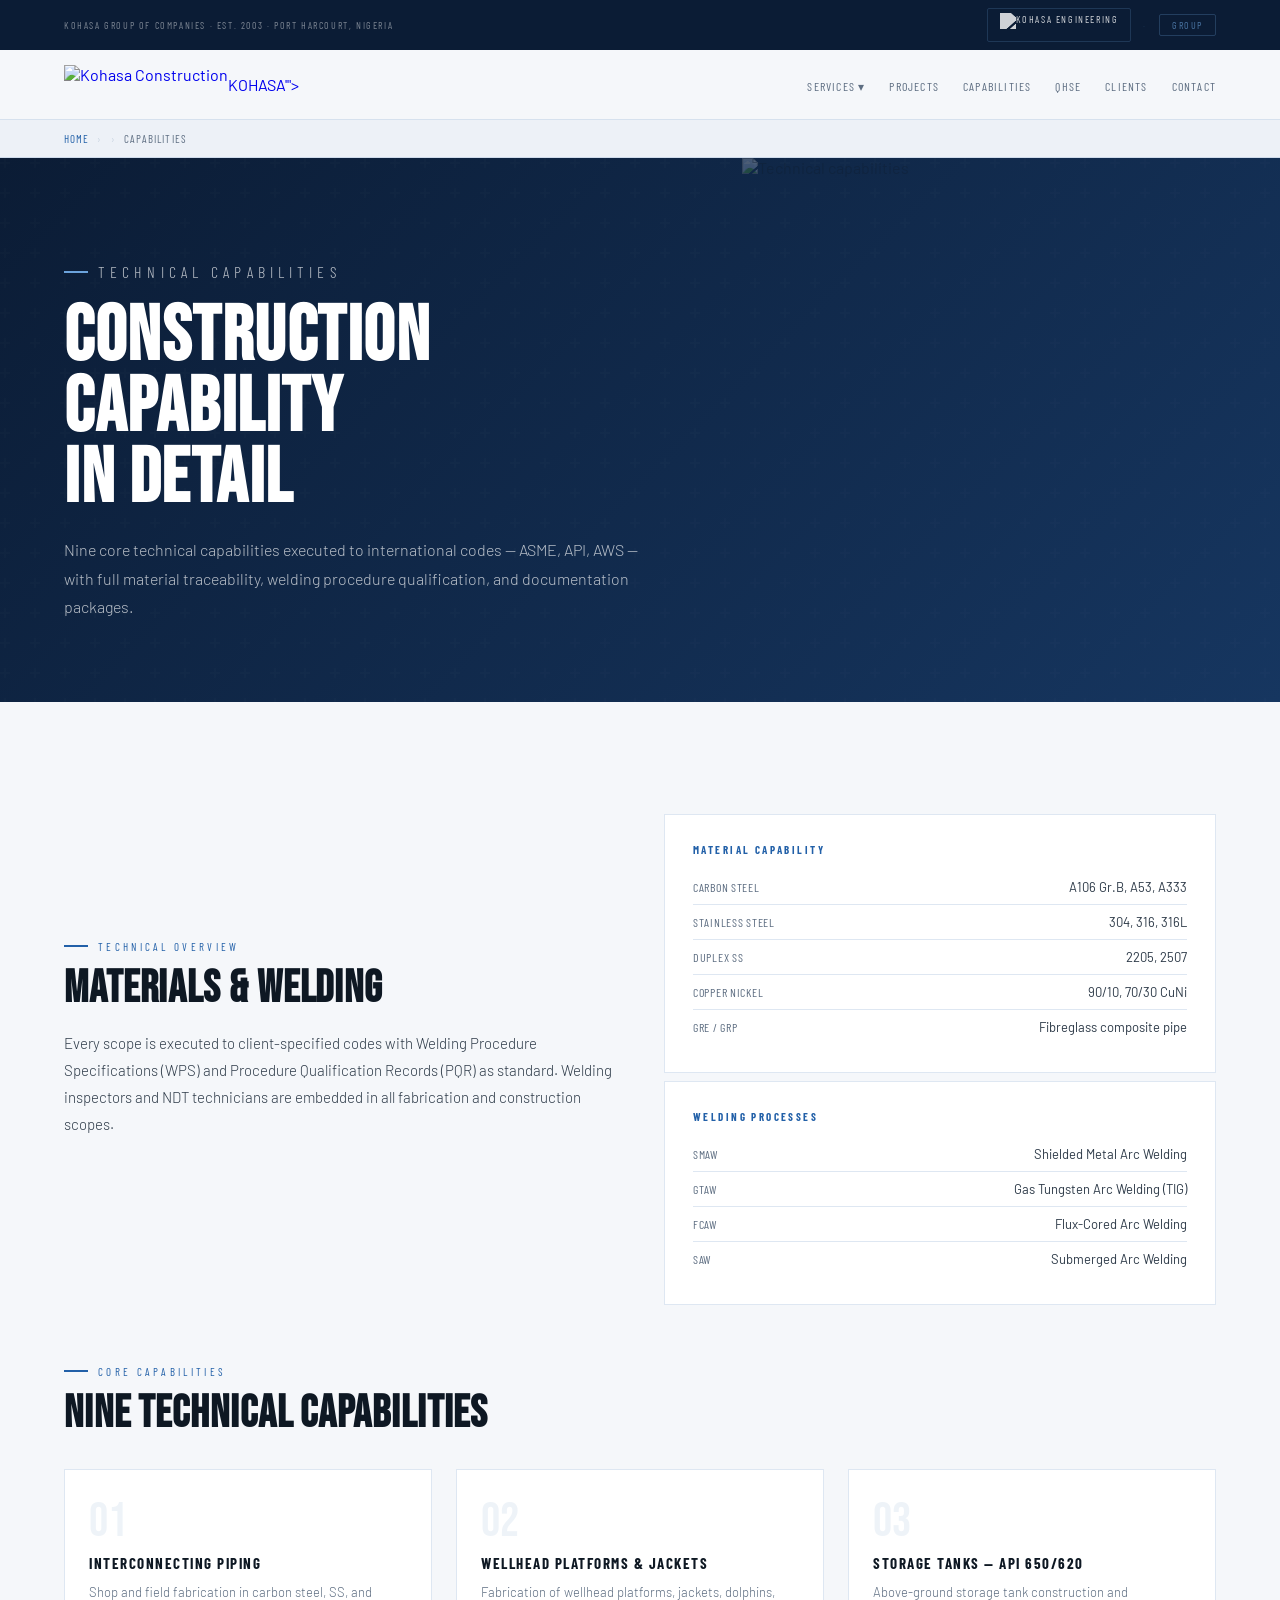
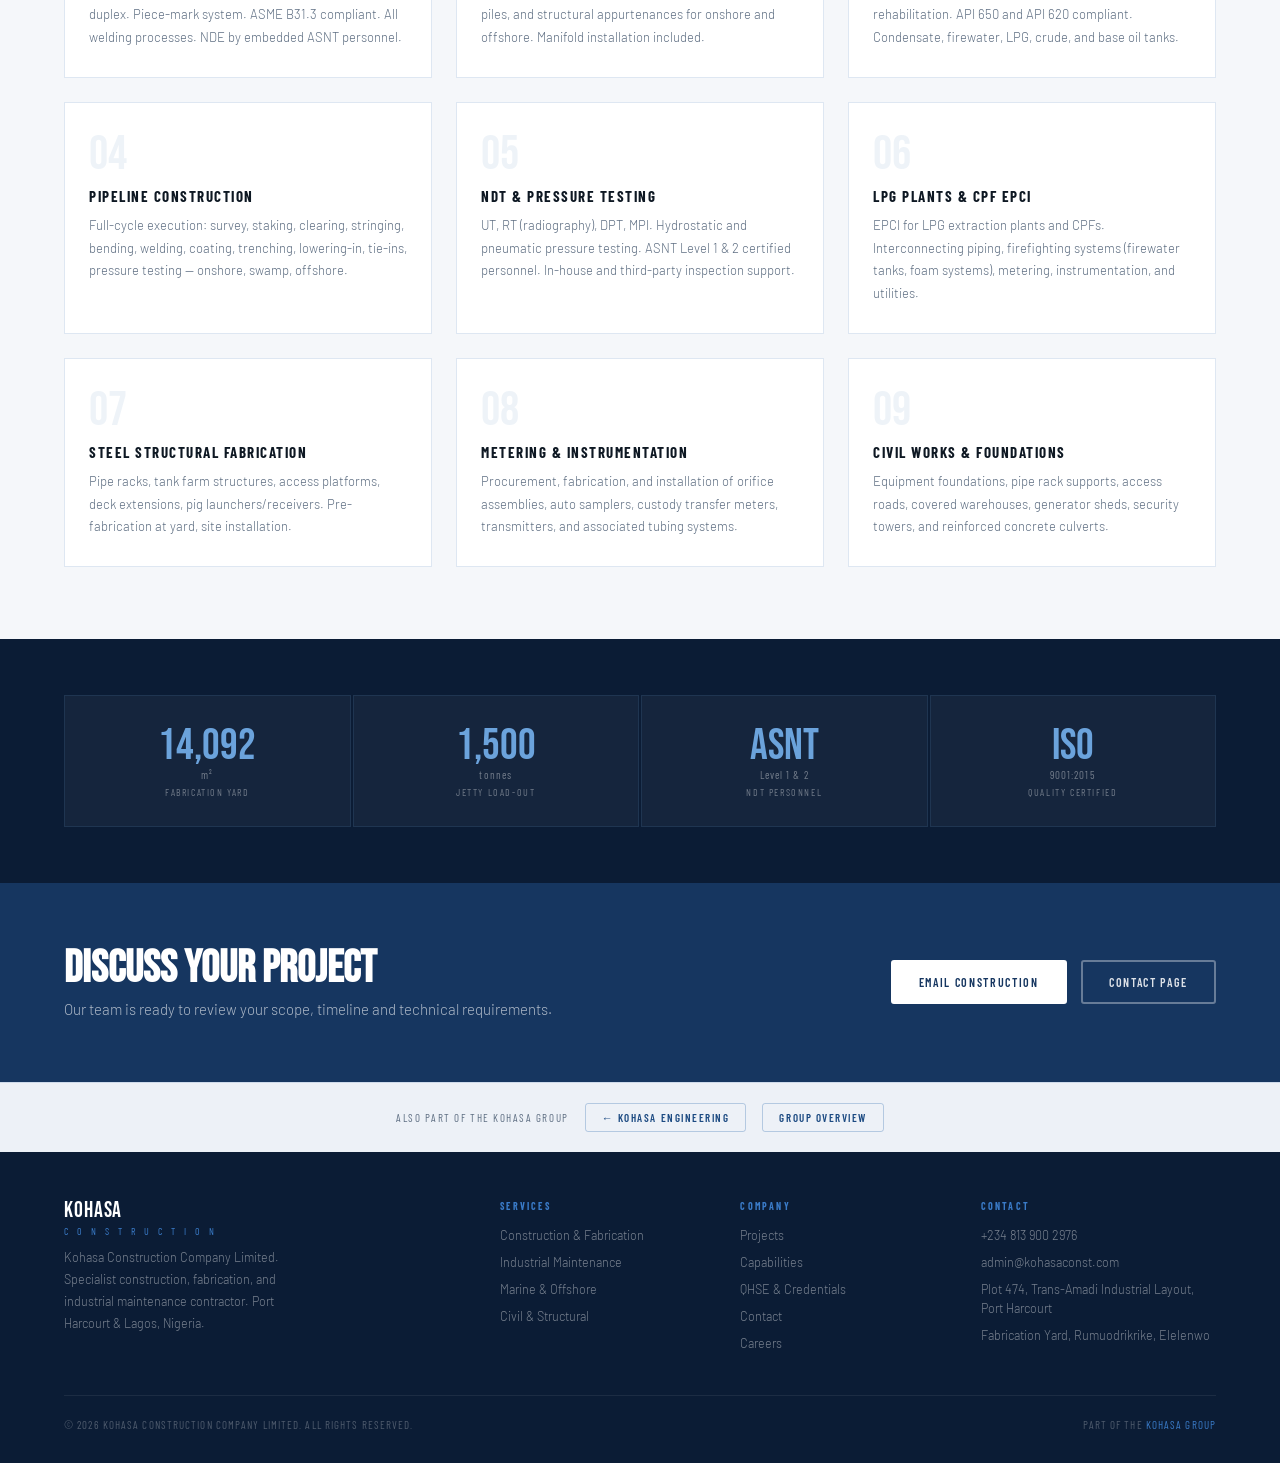
==== capabilities.html @ 7823645b "first commit" ====
<!DOCTYPE html>
<html lang="en">
<head>
<meta charset="UTF-8">
<meta name="viewport" content="width=device-width, initial-scale=1.0">
<title>Capabilities — Kohasa Construction</title>
<meta property="og:title" content="Capabilities — Kohasa Construction">
<meta property="og:description" content="Kohasa Construction Company Limited — specialist construction, fabrication and industrial maintenance. Port Harcourt, Nigeria.">
<meta property="og:type" content="website">
<meta name="robots" content="index, follow">
<meta name="description" content="Kohasa Construction technical capabilities — construction, fabrication, NDT, pipeline, metering, civil works. Materials: Carbon Steel, Stainless, Duplex. Welding: SMAW, GTAW, FCAW, SAW.">
<link rel="preconnect" href="https://fonts.googleapis.com">
<link href="https://fonts.googleapis.com/css2?family=Bebas+Neue&family=Barlow:wght@300;400;500;600&family=Barlow+Condensed:wght@400;600;700&display=swap" rel="stylesheet">
<style>
*,*::before,*::after{box-sizing:border-box;margin:0;padding:0}
html{scroll-behavior:smooth;-webkit-text-size-adjust:100%}
body{background:#F5F7FA;color:#0E1823;font-family:'Barlow',sans-serif;overflow-x:hidden}
img{max-width:100%;height:auto;display:block}
:root{
  --blue-900:#0B1C35;--blue-800:#102747;--blue-700:#163660;
  --blue-600:#1C4A82;--blue-500:#2260A8;--blue-400:#3A7BC8;
  --blue-300:#6BA3DC;--blue-100:#E8F0FA;--blue-50:#F3F7FD;
  --ink:#0E1823;--ink2:#2D3A48;--mist:#5E6E82;--slate:#8A9AAD;
  --silver:#C8D4E0;--bg:#F5F7FA;--bg2:#FFFFFF;--bg3:#EDF1F7;--bg4:#E2E8F2;
  --font-display:'Bebas Neue',sans-serif;
  --font-condensed:'Barlow Condensed',sans-serif;
  --font-body:'Barlow',sans-serif;
  --border:rgba(34,96,168,0.15);
}
/* ── Nav ── */
.top-bar{background:var(--blue-900);color:rgba(255,255,255,0.6);padding:9px 64px;display:flex;align-items:center;justify-content:space-between;font-family:var(--font-condensed);font-size:11px;letter-spacing:0.16em;text-transform:uppercase;flex-wrap:wrap;gap:8px}
.top-bar a{color:var(--blue-300);text-decoration:none;border:1px solid rgba(107,163,220,0.25);border-radius:2px;padding:4px 12px;transition:all 0.2s}
.top-bar a:hover{color:#fff;border-color:rgba(107,163,220,0.6)}
nav{position:sticky;top:0;z-index:100;background:rgba(245,247,250,0.97);backdrop-filter:blur(10px);border-bottom:1px solid var(--border);display:flex;align-items:center;justify-content:space-between;padding:0 64px;height:70px;gap:24px}
.nav-logo{display:flex;align-items:center;gap:0;text-decoration:none;flex-shrink:0}
.nav-brand-name{font-family:var(--font-condensed);font-size:12px;letter-spacing:0.2em;color:var(--mist);text-transform:uppercase}
.nav-brand-sub{display:none}
.nav-links{display:flex;align-items:center;gap:24px;list-style:none}
.nav-links a{font-family:var(--font-condensed);font-size:12px;letter-spacing:0.1em;text-transform:uppercase;color:var(--mist);text-decoration:none;transition:color 0.2s;white-space:nowrap}
.nav-links a:hover,.nav-links a.active{color:var(--blue-600)}
.nav-item{position:relative}
.nav-item:hover .nav-dropdown{display:block}
.nav-dropdown{display:none;position:absolute;top:100%;left:0;background:var(--bg2);border:1px solid var(--border);border-radius:4px;min-width:220px;padding:8px 0;box-shadow:0 8px 32px rgba(22,54,96,0.12);z-index:200}
.nav-dropdown a{display:block;font-family:var(--font-condensed);font-size:12px;letter-spacing:0.08em;text-transform:uppercase;color:var(--ink2);text-decoration:none;padding:9px 18px;transition:all 0.15s;border-left:2px solid transparent}
.nav-dropdown a:hover{background:var(--blue-50);border-left-color:var(--blue-500);color:var(--blue-600)}
.nav-toggle{display:none;flex-direction:column;gap:5px;cursor:pointer;padding:4px;background:none;border:none}
.nav-toggle span{display:block;width:24px;height:2px;background:var(--ink);border-radius:2px;transition:all 0.3s}
.nav-toggle.open span:nth-child(1){transform:translateY(7px) rotate(45deg)}
.nav-toggle.open span:nth-child(2){opacity:0}
.nav-toggle.open span:nth-child(3){transform:translateY(-7px) rotate(-45deg)}
.mobile-nav{display:none;position:fixed;top:0;left:0;right:0;bottom:0;background:var(--blue-900);z-index:200;flex-direction:column;align-items:center;justify-content:center;overflow-y:auto;padding:40px 24px}
.mobile-nav.open{display:flex}
.mobile-nav a{font-family:var(--font-display);font-size:clamp(26px,7vw,36px);color:rgba(255,255,255,0.85);text-decoration:none;padding:12px 0;border-bottom:1px solid rgba(255,255,255,0.07);width:100%;text-align:center;transition:color 0.2s}
.mobile-nav a:hover{color:var(--blue-300)}
.mobile-nav-close{position:absolute;top:20px;right:20px;background:none;border:none;cursor:pointer;color:rgba(255,255,255,0.5);font-size:26px}
/* ── Common sections ── */
.page-hero{background:linear-gradient(135deg,var(--blue-900) 0%,var(--blue-700) 100%);padding:100px 64px 80px;position:relative;overflow:hidden}
.page-hero::before{content:'';position:absolute;inset:0;background:url("data:image/svg+xml,%3Csvg width='60' height='60' viewBox='0 0 60 60' xmlns='http://www.w3.org/2000/svg'%3E%3Cg fill='none'%3E%3Cg fill='%23ffffff' fill-opacity='0.025'%3E%3Cpath d='M36 34v-4h-2v4h-4v2h4v4h2v-4h4v-2h-4zm0-30V0h-2v4h-4v2h4v4h2V6h4V4h-4zM6 34v-4H4v4H0v2h4v4h2v-4h4v-2H6zM6 4V0H4v4H0v2h4v4h2V6h4V4H6z'/%3E%3C/g%3E%3C/g%3E%3C/svg%3E");opacity:0.5}
.page-hero-inner{max-width:1280px;margin:0 auto;position:relative}
.page-hero-eyebrow{font-family:var(--font-condensed);font-size:11px;letter-spacing:0.32em;text-transform:uppercase;color:var(--blue-300);margin-bottom:16px;display:flex;align-items:center;gap:10px}
.page-hero-eyebrow::before{content:'';width:24px;height:2px;background:var(--blue-300);flex-shrink:0}
.page-hero h1{font-family:var(--font-display);font-size:clamp(44px,6vw,80px);line-height:0.92;letter-spacing:0.02em;color:#fff;margin-bottom:22px}
.page-hero p{font-size:16px;font-weight:300;color:rgba(255,255,255,0.7);max-width:580px;line-height:1.78}
.page-hero-img{position:absolute;right:0;top:0;bottom:0;width:42%;overflow:hidden;opacity:0.25}
.page-hero-img img{width:100%;height:100%;object-fit:cover}
.breadcrumb{background:var(--bg3);border-bottom:1px solid var(--border);padding:12px 64px}
.breadcrumb-inner{max-width:1280px;margin:0 auto;font-family:var(--font-condensed);font-size:11px;letter-spacing:0.1em;text-transform:uppercase;color:var(--mist);display:flex;align-items:center;gap:8px;flex-wrap:wrap}
.breadcrumb a{color:var(--blue-500);text-decoration:none}
.breadcrumb a:hover{color:var(--blue-700)}
.breadcrumb-sep{color:var(--silver)}
/* ── Content areas ── */
.content-wrap{max-width:1280px;margin:0 auto;padding:72px 64px}
.section-eyebrow{font-family:var(--font-condensed);font-size:11px;letter-spacing:0.3em;text-transform:uppercase;color:var(--blue-500);display:flex;align-items:center;gap:10px;margin-bottom:14px}
.section-eyebrow::before{content:'';width:24px;height:2px;background:var(--blue-500);flex-shrink:0}
.section-heading{font-family:var(--font-display);font-size:clamp(30px,3.5vw,48px);line-height:1;letter-spacing:0.02em;color:var(--ink);margin-bottom:18px}
.section-body{font-size:15px;font-weight:300;color:var(--ink2);line-height:1.82}
.two-col{display:grid;grid-template-columns:1fr 1fr;gap:64px;align-items:start}
.three-col{display:grid;grid-template-columns:repeat(3,1fr);gap:24px}
.four-col{display:grid;grid-template-columns:repeat(4,1fr);gap:16px}
/* Cards */
.info-card{background:var(--bg2);border:1px solid var(--border);padding:28px 24px;position:relative;overflow:hidden;transition:all 0.3s}
.info-card:hover{border-color:rgba(34,96,168,0.35);transform:translateY(-2px);box-shadow:0 8px 28px rgba(22,54,96,0.1)}
.info-card::after{content:'';position:absolute;top:0;left:0;right:0;height:2px;background:linear-gradient(90deg,var(--blue-600),var(--blue-400));transform:scaleX(0);transform-origin:left;transition:transform 0.35s}
.info-card:hover::after{transform:scaleX(1)}
.card-num{font-family:var(--font-display);font-size:48px;color:rgba(34,96,168,0.08);line-height:1;margin-bottom:8px}
.info-card h3{font-family:var(--font-condensed);font-size:15px;font-weight:700;letter-spacing:0.1em;text-transform:uppercase;color:var(--ink);margin-bottom:9px}
.info-card p{font-size:13px;font-weight:300;color:var(--mist);line-height:1.75}
/* Process steps */
.process-steps{display:flex;flex-direction:column;gap:2px;margin-top:40px}
.pstep{background:var(--bg2);border:1px solid var(--border);display:grid;grid-template-columns:60px 1fr;gap:0;transition:border-color 0.3s}
.pstep:hover{border-color:rgba(34,96,168,0.35)}
.pstep-num{background:var(--blue-600);display:flex;align-items:center;justify-content:center;font-family:var(--font-display);font-size:28px;color:#fff}
.pstep-body{padding:22px 28px}
.pstep-body h4{font-family:var(--font-condensed);font-size:14px;font-weight:700;letter-spacing:0.1em;text-transform:uppercase;color:var(--ink);margin-bottom:6px}
.pstep-body p{font-size:13px;font-weight:300;color:var(--mist);line-height:1.72}
/* Tags */
.tag-cloud{display:flex;flex-wrap:wrap;gap:7px;margin-top:16px}
.tag{font-family:var(--font-condensed);font-size:10px;letter-spacing:0.1em;text-transform:uppercase;color:var(--mist);border:1px solid rgba(94,110,130,0.22);border-radius:2px;padding:4px 10px}
/* Image blocks */
.img-block{border-radius:4px;overflow:hidden;background:var(--bg4)}
.img-block img{width:100%;height:100%;object-fit:cover;opacity:0.88;transition:opacity 0.3s}
.img-block:hover img{opacity:1}
.img-grid-2{display:grid;grid-template-columns:1fr 1fr;gap:4px}
.img-grid-3{display:grid;grid-template-columns:repeat(3,1fr);gap:4px}
/* Stats band */
.stats-band{background:var(--blue-900);padding:56px 64px}
.stats-inner{max-width:1280px;margin:0 auto;display:grid;gap:2px}
.stats-inner.four{grid-template-columns:repeat(4,1fr)}
.stats-inner.three{grid-template-columns:repeat(3,1fr)}
.stat-cell{background:rgba(255,255,255,0.04);border:1px solid rgba(107,163,220,0.12);padding:28px 24px;text-align:center}
.stat-num{font-family:var(--font-display);font-size:44px;color:var(--blue-300);line-height:1}
.stat-unit{font-family:var(--font-condensed);font-size:11px;color:rgba(255,255,255,0.4);letter-spacing:0.1em}
.stat-lbl{font-family:var(--font-condensed);font-size:10px;letter-spacing:0.16em;text-transform:uppercase;color:rgba(255,255,255,0.38);margin-top:5px}
/* CTA band */
.cta-band{background:var(--blue-700);padding:64px}
.cta-band-inner{max-width:1280px;margin:0 auto;display:flex;align-items:center;justify-content:space-between;gap:40px;flex-wrap:wrap}
.cta-band h2{font-family:var(--font-display);font-size:clamp(32px,3.5vw,48px);color:#fff;margin-bottom:8px;line-height:1}
.cta-band p{font-size:15px;font-weight:300;color:rgba(255,255,255,0.65)}
.btn{display:inline-flex;align-items:center;gap:8px;font-family:var(--font-condensed);font-weight:600;font-size:12px;letter-spacing:0.14em;text-transform:uppercase;border-radius:3px;padding:13px 26px;text-decoration:none;transition:all 0.22s;white-space:nowrap;border:2px solid transparent}
.btn-white{background:#fff;color:var(--blue-700);border-color:#fff}
.btn-white:hover{background:var(--blue-50)}
.btn-outline-white{background:transparent;color:rgba(255,255,255,0.85);border-color:rgba(255,255,255,0.35)}
.btn-outline-white:hover{border-color:rgba(255,255,255,0.75);color:#fff}
.btn-primary{background:var(--blue-600);color:#fff;border-color:var(--blue-600)}
.btn-primary:hover{background:var(--blue-700)}
/* Related projects */
.related-grid{display:grid;grid-template-columns:repeat(3,1fr);gap:16px;margin-top:40px}
.rel-card{background:var(--bg2);border:1px solid var(--border);overflow:hidden;transition:all 0.3s;text-decoration:none;color:inherit;display:block}
.rel-card:hover{border-color:rgba(34,96,168,0.35);transform:translateY(-2px);box-shadow:0 8px 24px rgba(22,54,96,0.1)}
.rel-card-img{height:160px;overflow:hidden;background:var(--bg4)}
.rel-card-img img{width:100%;height:100%;object-fit:cover;opacity:0.85;transition:all 0.4s}
.rel-card:hover .rel-card-img img{transform:scale(1.05);opacity:1}
.rel-card-body{padding:18px 16px}
.rel-card-tag{font-family:var(--font-condensed);font-size:9px;letter-spacing:0.14em;text-transform:uppercase;color:var(--blue-500);background:var(--blue-100);border:1px solid rgba(34,96,168,0.2);border-radius:2px;padding:3px 8px;display:inline-block;margin-bottom:8px}
.rel-card-body h4{font-family:var(--font-condensed);font-size:13px;font-weight:700;letter-spacing:0.06em;text-transform:uppercase;color:var(--ink);line-height:1.3}
/* Dark section */
.dark-section{background:var(--blue-800);padding:72px 64px}
.dark-inner{max-width:1280px;margin:0 auto}
.dark-section .section-eyebrow{color:var(--blue-300)}
.dark-section .section-eyebrow::before{background:var(--blue-300)}
.dark-section .section-heading{color:#fff}
.dark-section p{color:rgba(255,255,255,0.62);font-size:14px;line-height:1.85}
/* Sister bar */
.sister-bar{background:var(--bg3);border-top:1px solid var(--border);padding:20px 64px;display:flex;align-items:center;justify-content:center;gap:16px;flex-wrap:wrap}
.sister-bar p{font-family:var(--font-condensed);font-size:11px;letter-spacing:0.14em;text-transform:uppercase;color:var(--mist)}
.sister-bar a{font-family:var(--font-condensed);font-size:11px;font-weight:600;letter-spacing:0.14em;text-transform:uppercase;color:var(--blue-600);text-decoration:none;border:1.5px solid rgba(34,96,168,0.28);border-radius:3px;padding:7px 16px;transition:all 0.25s}
.sister-bar a:hover{background:rgba(34,96,168,0.08);border-color:var(--blue-500)}
/* Footer */
footer{background:var(--blue-900);padding:48px 64px 32px}
.footer-grid{max-width:1280px;margin:0 auto;display:grid;grid-template-columns:2fr 1fr 1fr 1.2fr;gap:44px;padding-bottom:36px;border-bottom:1px solid rgba(255,255,255,0.07)}
.footer-brand-name{font-family:var(--font-display);font-size:22px;letter-spacing:0.04em;color:#fff;line-height:1}
.footer-brand-sub{font-family:var(--font-condensed);font-size:10px;letter-spacing:0.35em;color:var(--blue-400);text-transform:uppercase;margin-top:3px;display:block;margin-bottom:10px}
.footer-brand p{font-size:12.5px;font-weight:300;color:rgba(255,255,255,0.45);line-height:1.75;max-width:240px}
.footer-col h5{font-family:var(--font-condensed);font-size:10px;letter-spacing:0.22em;text-transform:uppercase;color:var(--blue-400);margin-bottom:12px}
.footer-col ul{list-style:none}
.footer-col li{margin-bottom:8px}
.footer-col a{font-size:12.5px;font-weight:300;color:rgba(255,255,255,0.45);text-decoration:none;transition:color 0.2s}
.footer-col a:hover{color:rgba(255,255,255,0.9)}
.footer-bottom{max-width:1280px;margin:22px auto 0;display:flex;justify-content:space-between;align-items:center;flex-wrap:wrap;gap:10px}
.footer-bottom p{font-family:var(--font-condensed);font-size:11px;letter-spacing:0.1em;text-transform:uppercase;color:rgba(255,255,255,0.28)}
.footer-bottom a{color:var(--blue-400);text-decoration:none}
/* Responsive */
@media(max-width:1024px){
  .top-bar,.breadcrumb,nav,.page-hero,.content-wrap,.stats-band,.cta-band,.dark-section,.sister-bar,footer{padding-left:40px;padding-right:40px}
  .footer-grid{grid-template-columns:1fr 1fr;gap:28px}
}
@media(max-width:768px){
  .top-bar{padding:8px 20px;flex-direction:column;gap:4px;align-items:flex-start;font-size:10px}
  nav{padding:0 20px;height:60px}
  .nav-links{display:none}
  .nav-toggle{display:flex}
  .page-hero{padding:72px 20px 56px}
  .page-hero-img{display:none}
  .breadcrumb{padding:10px 20px}
  .content-wrap{padding:52px 20px}
  .two-col{grid-template-columns:1fr;gap:36px}
  .three-col{grid-template-columns:1fr 1fr}
  .four-col{grid-template-columns:1fr 1fr}
  .img-grid-2,.img-grid-3{grid-template-columns:1fr}
  .stats-inner.four{grid-template-columns:1fr 1fr}
  .stats-inner.three{grid-template-columns:1fr 1fr}
  .stats-band,.cta-band,.dark-section{padding:52px 20px}
  .cta-band-inner{flex-direction:column;text-align:center}
  .related-grid{grid-template-columns:1fr}
  .sister-bar{padding:16px 20px}
  footer{padding:40px 20px 24px}
  .footer-grid{grid-template-columns:1fr 1fr;gap:24px}
  .footer-bottom{flex-direction:column;text-align:center}
  .process-steps .pstep{grid-template-columns:44px 1fr}
}
@media(max-width:480px){
  .three-col,.four-col{grid-template-columns:1fr}
  .stats-inner.four,.stats-inner.three{grid-template-columns:1fr 1fr}
  .footer-grid{grid-template-columns:1fr}
}
</style>
</head>
<body>
<div class="top-bar" style="background:var(--blue-900);padding:8px 64px;display:flex;align-items:center;justify-content:space-between;gap:16px;flex-wrap:wrap;font-family:var(--font-condensed);font-size:10px;letter-spacing:0.16em;text-transform:uppercase;color:rgba(255,255,255,0.45)">
  <span>Kohasa Group of Companies · Est. 2003 · Port Harcourt, Nigeria</span>
  <div style="display:flex;align-items:center;gap:12px">
    <a href="/kohasaeng-homepage" title="Kohasa Engineering" style="display:inline-flex;align-items:center;opacity:0.8;transition:opacity 0.2s" onmouseover="this.style.opacity=1" onmouseout="this.style.opacity=0.8">
      <img src="https://drive.google.com/thumbnail?id=1r__-mLttRfHxNnIBa6eSXWG81jdgNF5y&sz=w400" alt="Kohasa Engineering" style="height:24px;width:auto;object-fit:contain;filter:brightness(0) invert(1)" loading="lazy">
    </a>
    <span style="color:rgba(107,163,220,0.2)">·</span>
    <a href="/" style="color:rgba(107,163,220,0.65);text-decoration:none" onmouseover="this.style.color='#fff'" onmouseout="this.style.color='rgba(107,163,220,0.65)'">Group</a>
  </div>
</div>
<nav>
  <a href="/kohasaconstruction-homepage" class="nav-logo">
    <img src="https://drive.google.com/thumbnail?id=149LEx84gGeRgpYw9gJ3u1e4w8W-I6AcC&sz=w400" alt="Kohasa Construction" style="height:40px;width:auto;object-fit:contain;display:block" loading="eager" onerror="this.outerHTML='<span style=\"font-family:var(--font-display);font-size:20px;letter-spacing:0.04em;color:var(--ink)\">KOHASA</span>'">
  </a>
  <ul class="nav-links">
    <li class="nav-item"><a href="/kohasaconstruction-homepage#services">Services ▾</a>
      <div class="nav-dropdown">
        <a href="/construction-fabrication">Construction & Fabrication</a>
        <a href="/industrial-maintenance">Industrial Maintenance</a>
        <a href="/marine-offshore">Marine & Offshore</a>
        <a href="/civil-structural">Civil & Structural</a>
      </div>
    </li>
    <li><a href="/projects-overview">Projects</a></li>
    <li><a href="/capabilities">Capabilities</a></li>
    <li><a href="/qhse">QHSE</a></li>
    <li><a href="/kohasaconstruction-homepage#clients">Clients</a></li>
    <li><a href="/contact">Contact</a></li>
  </ul>
  <button class="nav-toggle" id="navToggle" aria-label="Open navigation"><span></span><span></span><span></span></button>
</nav>
<div class="mobile-nav" id="mobileNav">
  <button class="mobile-nav-close" id="navClose">✕</button>
  <a href="/kohasaconstruction-homepage">Home</a>
  <a href="/kohasaconstruction-homepage#services">Services</a>
  <a href="/projects-overview">Projects</a>
  <a href="/capabilities">Capabilities</a>
  <a href="/qhse">QHSE</a>
  <a href="/contact">Contact</a>
  <a href="/kohasaeng-homepage" style="color:var(--blue-300)">← Kohasa Engineering</a>
</div>
<div class="breadcrumb"><div class="breadcrumb-inner"><a href="/kohasaconstruction-homepage">Home</a><span class="breadcrumb-sep">›</span><span class="breadcrumb-sep">›</span>Capabilities</div></div>
<div class="page-hero">
  <div class="page-hero-img"><div class=""><img src="https://drive.google.com/thumbnail?id=11YNPMSEQj2qt_oV5n0nHMJPO1oaiz3B-&sz=w800" alt="Technical capabilities" loading="lazy"></div></div>
  <div class="page-hero-inner">
    <p class="page-hero-eyebrow">Technical Capabilities</p>
    <h1>Construction<br>Capability<br>in Detail</h1>
    <p>Nine core technical capabilities executed to international codes — ASME, API, AWS — with full material traceability, welding procedure qualification, and documentation packages.</p>
  </div>
</div>

<div class="content-wrap">
  <style>
  .cap-intro{display:grid;grid-template-columns:1fr 1fr;gap:48px;margin-bottom:60px;align-items:center}
  .spec-table{background:var(--bg2);border:1px solid var(--border);padding:28px;margin-top:40px}
  .spec-table h4{font-family:var(--font-condensed);font-size:11px;letter-spacing:0.22em;text-transform:uppercase;color:var(--blue-500);margin-bottom:14px}
  .spec-row{display:flex;justify-content:space-between;align-items:center;padding:9px 0;border-bottom:1px solid var(--border)}
  .spec-row:last-child{border-bottom:none}
  .spec-label{font-family:var(--font-condensed);font-size:12px;letter-spacing:0.06em;text-transform:uppercase;color:var(--mist)}
  .spec-value{font-size:13px;font-weight:400;color:var(--ink2)}
  @media(max-width:768px){.cap-intro{grid-template-columns:1fr}}
  </style>

  <div class="cap-intro">
    <div>
      <p class="section-eyebrow">Technical Overview</p>
      <h2 class="section-heading">Materials & Welding</h2>
      <p class="section-body">Every scope is executed to client-specified codes with Welding Procedure Specifications (WPS) and Procedure Qualification Records (PQR) as standard. Welding inspectors and NDT technicians are embedded in all fabrication and construction scopes.</p>
    </div>
    <div>
      <div class="spec-table">
        <h4>Material Capability</h4>
        <div class="spec-row"><span class="spec-label">Carbon Steel</span><span class="spec-value">A106 Gr.B, A53, A333</span></div>
        <div class="spec-row"><span class="spec-label">Stainless Steel</span><span class="spec-value">304, 316, 316L</span></div>
        <div class="spec-row"><span class="spec-label">Duplex SS</span><span class="spec-value">2205, 2507</span></div>
        <div class="spec-row"><span class="spec-label">Copper Nickel</span><span class="spec-value">90/10, 70/30 CuNi</span></div>
        <div class="spec-row"><span class="spec-label">GRE / GRP</span><span class="spec-value">Fibreglass composite pipe</span></div>
      </div>
      <div class="spec-table" style="margin-top:8px">
        <h4>Welding Processes</h4>
        <div class="spec-row"><span class="spec-label">SMAW</span><span class="spec-value">Shielded Metal Arc Welding</span></div>
        <div class="spec-row"><span class="spec-label">GTAW</span><span class="spec-value">Gas Tungsten Arc Welding (TIG)</span></div>
        <div class="spec-row"><span class="spec-label">FCAW</span><span class="spec-value">Flux-Cored Arc Welding</span></div>
        <div class="spec-row"><span class="spec-label">SAW</span><span class="spec-value">Submerged Arc Welding</span></div>
      </div>
    </div>
  </div>

  <p class="section-eyebrow">Core Capabilities</p>
  <h2 class="section-heading">Nine Technical Capabilities</h2>
  <div class="three-col" style="margin-top:32px">
    <div class="info-card"><div class="card-num">01</div><h3>Interconnecting Piping</h3><p>Shop and field fabrication in carbon steel, SS, and duplex. Piece-mark system. ASME B31.3 compliant. All welding processes. NDE by embedded ASNT personnel.</p></div>
    <div class="info-card"><div class="card-num">02</div><h3>Wellhead Platforms & Jackets</h3><p>Fabrication of wellhead platforms, jackets, dolphins, piles, and structural appurtenances for onshore and offshore. Manifold installation included.</p></div>
    <div class="info-card"><div class="card-num">03</div><h3>Storage Tanks — API 650/620</h3><p>Above-ground storage tank construction and rehabilitation. API 650 and API 620 compliant. Condensate, firewater, LPG, crude, and base oil tanks.</p></div>
    <div class="info-card"><div class="card-num">04</div><h3>Pipeline Construction</h3><p>Full-cycle execution: survey, staking, clearing, stringing, bending, welding, coating, trenching, lowering-in, tie-ins, pressure testing — onshore, swamp, offshore.</p></div>
    <div class="info-card"><div class="card-num">05</div><h3>NDT & Pressure Testing</h3><p>UT, RT (radiography), DPT, MPI. Hydrostatic and pneumatic pressure testing. ASNT Level 1 & 2 certified personnel. In-house and third-party inspection support.</p></div>
    <div class="info-card"><div class="card-num">06</div><h3>LPG Plants & CPF EPCI</h3><p>EPCI for LPG extraction plants and CPFs. Interconnecting piping, firefighting systems (firewater tanks, foam systems), metering, instrumentation, and utilities.</p></div>
    <div class="info-card"><div class="card-num">07</div><h3>Steel Structural Fabrication</h3><p>Pipe racks, tank farm structures, access platforms, deck extensions, pig launchers/receivers. Pre-fabrication at yard, site installation.</p></div>
    <div class="info-card"><div class="card-num">08</div><h3>Metering & Instrumentation</h3><p>Procurement, fabrication, and installation of orifice assemblies, auto samplers, custody transfer meters, transmitters, and associated tubing systems.</p></div>
    <div class="info-card"><div class="card-num">09</div><h3>Civil Works & Foundations</h3><p>Equipment foundations, pipe rack supports, access roads, covered warehouses, generator sheds, security towers, and reinforced concrete culverts.</p></div>
  </div>
</div>

<div class="stats-band"><div class="stats-inner four">
  <div class="stat-cell"><div class="stat-num">14,092</div><div class="stat-unit">m²</div><div class="stat-lbl">Fabrication Yard</div></div>
  <div class="stat-cell"><div class="stat-num">1,500</div><div class="stat-unit">tonnes</div><div class="stat-lbl">Jetty Load-Out</div></div>
  <div class="stat-cell"><div class="stat-num">ASNT</div><div class="stat-unit">Level 1 & 2</div><div class="stat-lbl">NDT Personnel</div></div>
  <div class="stat-cell"><div class="stat-num">ISO</div><div class="stat-unit">9001:2015</div><div class="stat-lbl">Quality Certified</div></div>
</div></div>
<div class="cta-band">
  <div class="cta-band-inner">
    <div>
      <h2>Discuss Your Project</h2>
      <p>Our team is ready to review your scope, timeline and technical requirements.</p>
    </div>
    <div style="display:flex;gap:14px;flex-wrap:wrap">
      <a href="mailto:admin@kohasaconst.com" class="btn btn-white">Email Construction</a>
      <a href="/contact" class="btn btn-outline-white">Contact Page</a>
    </div>
  </div>
</div>
<div class="sister-bar">
  <p>Also part of the Kohasa Group</p>
  <a href="/kohasaeng-homepage">← Kohasa Engineering</a>
  <a href="/">Group Overview</a>
</div>
<footer>
  <div class="footer-grid">
    <div class="footer-brand">
      <img src="https://drive.google.com/thumbnail?id=149LEx84gGeRgpYw9gJ3u1e4w8W-I6AcC&sz=w600" alt="Kohasa Construction"
           style="height:68px;width:auto;max-width:180px;object-fit:contain;margin-bottom:14px;display:block"
           loading="lazy" onerror="this.style.display='none'">
      <div class="footer-brand-name">KOHASA</div>
      <span class="footer-brand-sub">C O N S T R U C T I O N</span>
      <p>Kohasa Construction Company Limited. Specialist construction, fabrication, and industrial maintenance contractor. Port Harcourt & Lagos, Nigeria.</p>
    </div>
    <div class="footer-col"><h5>Services</h5><ul>
      <li><a href="/construction-fabrication">Construction & Fabrication</a></li>
      <li><a href="/industrial-maintenance">Industrial Maintenance</a></li>
      <li><a href="/marine-offshore">Marine & Offshore</a></li>
      <li><a href="/civil-structural">Civil & Structural</a></li>
    </ul></div>
    <div class="footer-col"><h5>Company</h5><ul>
      <li><a href="/projects-overview">Projects</a></li>
      <li><a href="/capabilities">Capabilities</a></li>
      <li><a href="/qhse">QHSE & Credentials</a></li>
      <li><a href="/contact">Contact</a></li>
      <li><a href="https://kohasaeng.com/career">Careers</a></li>
    </ul></div>
    <div class="footer-col"><h5>Contact</h5><ul>
      <li><a href="tel:+2348139002976">+234 813 900 2976</a></li>
      <li><a href="mailto:admin@kohasaconst.com">admin@kohasaconst.com</a></li>
      <li><a href="#">Plot 474, Trans-Amadi Industrial Layout, Port Harcourt</a></li>
      <li><a href="#">Fabrication Yard, Rumuodrikrike, Elelenwo</a></li>
    </ul></div>
  </div>
  <div class="footer-bottom">
    <p>© 2026 Kohasa Construction Company Limited. All rights reserved.</p>
    <p>Part of the <a href="/">Kohasa Group</a></p>
  </div>
</footer>
<script>
function cn(){{document.getElementById('navToggle').classList.remove('open');document.getElementById('mobileNav').classList.remove('open')}}
document.getElementById('navToggle').addEventListener('click',function(){{this.classList.toggle('open');document.getElementById('mobileNav').classList.toggle('open')}});
document.getElementById('navClose').addEventListener('click',cn);
document.querySelectorAll('.mobile-nav a').forEach(a=>a.addEventListener('click',cn));
</script>
</body></html>
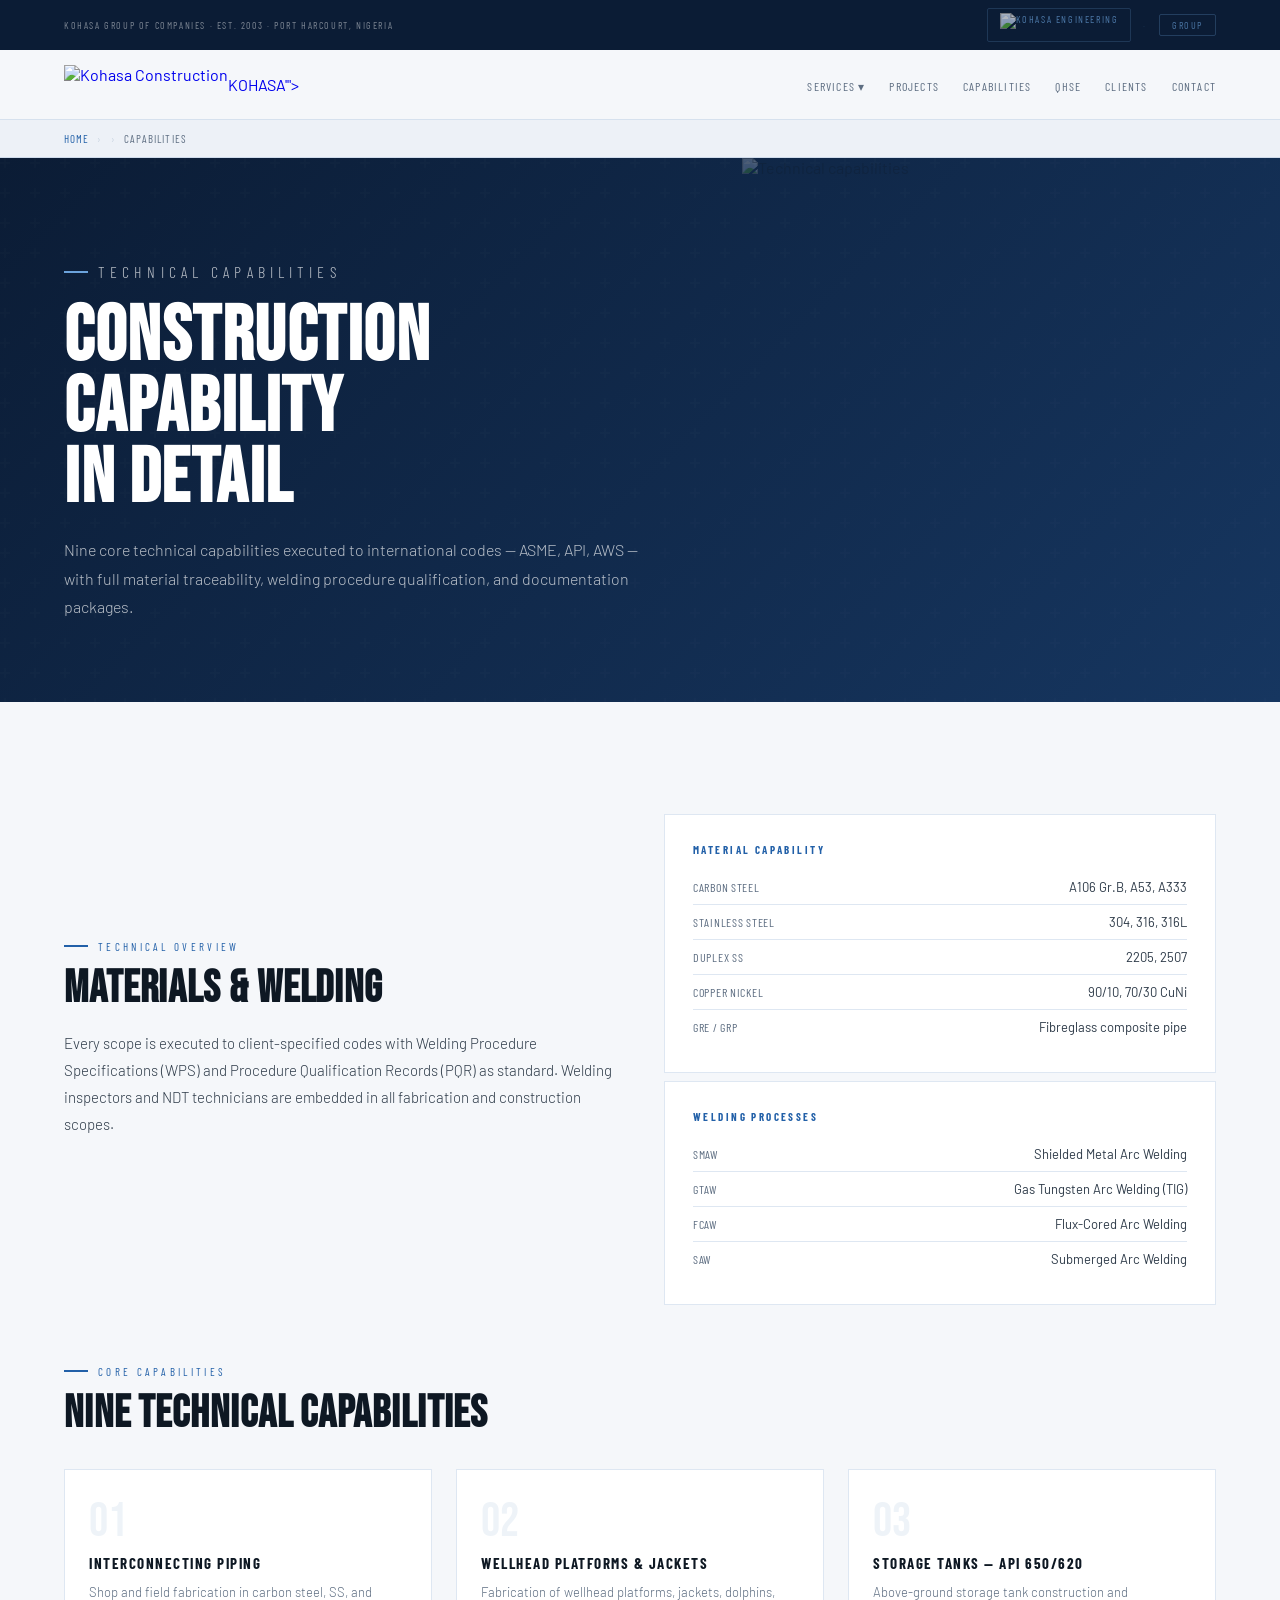
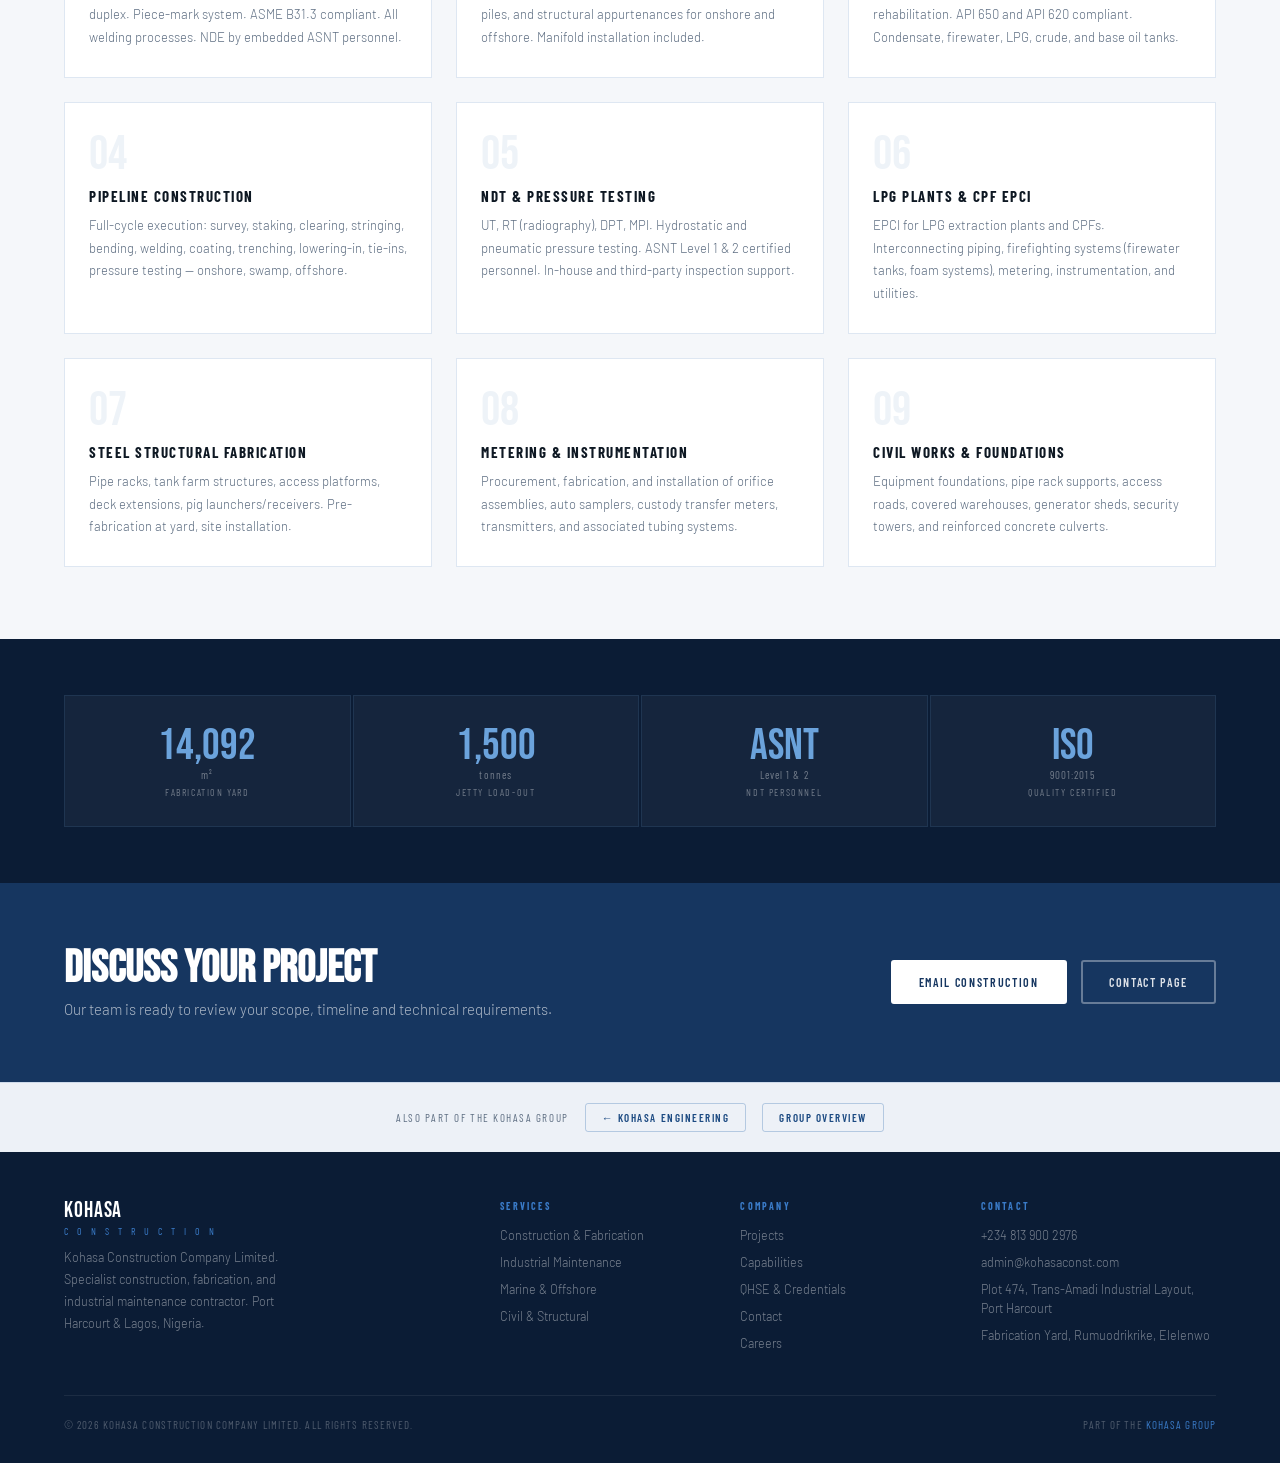
==== commit 85f22a1d: "Initial commit" ====
--- a/capabilities.html
+++ b/capabilities.html
@@ -200,7 +200,7 @@
   <span>Kohasa Group of Companies · Est. 2003 · Port Harcourt, Nigeria</span>
   <div style="display:flex;align-items:center;gap:12px">
     <a href="/kohasaeng-homepage" title="Kohasa Engineering" style="display:inline-flex;align-items:center;opacity:0.8;transition:opacity 0.2s" onmouseover="this.style.opacity=1" onmouseout="this.style.opacity=0.8">
-      <img src="https://drive.google.com/thumbnail?id=1r__-mLttRfHxNnIBa6eSXWG81jdgNF5y&sz=w400" alt="Kohasa Engineering" style="height:24px;width:auto;object-fit:contain;filter:brightness(0) invert(1)" loading="lazy">
+      <img src="https://drive.google.com/thumbnail?id=1r__-mLttRfHxNnIBa6eSXWG81jdgNF5y&sz=w400" alt="Kohasa Engineering" style="height:24px;width:auto;object-fit:contain;opacity:0.85" loading="lazy">
     </a>
     <span style="color:rgba(107,163,220,0.2)">·</span>
     <a href="/" style="color:rgba(107,163,220,0.65);text-decoration:none" onmouseover="this.style.color='#fff'" onmouseout="this.style.color='rgba(107,163,220,0.65)'">Group</a>
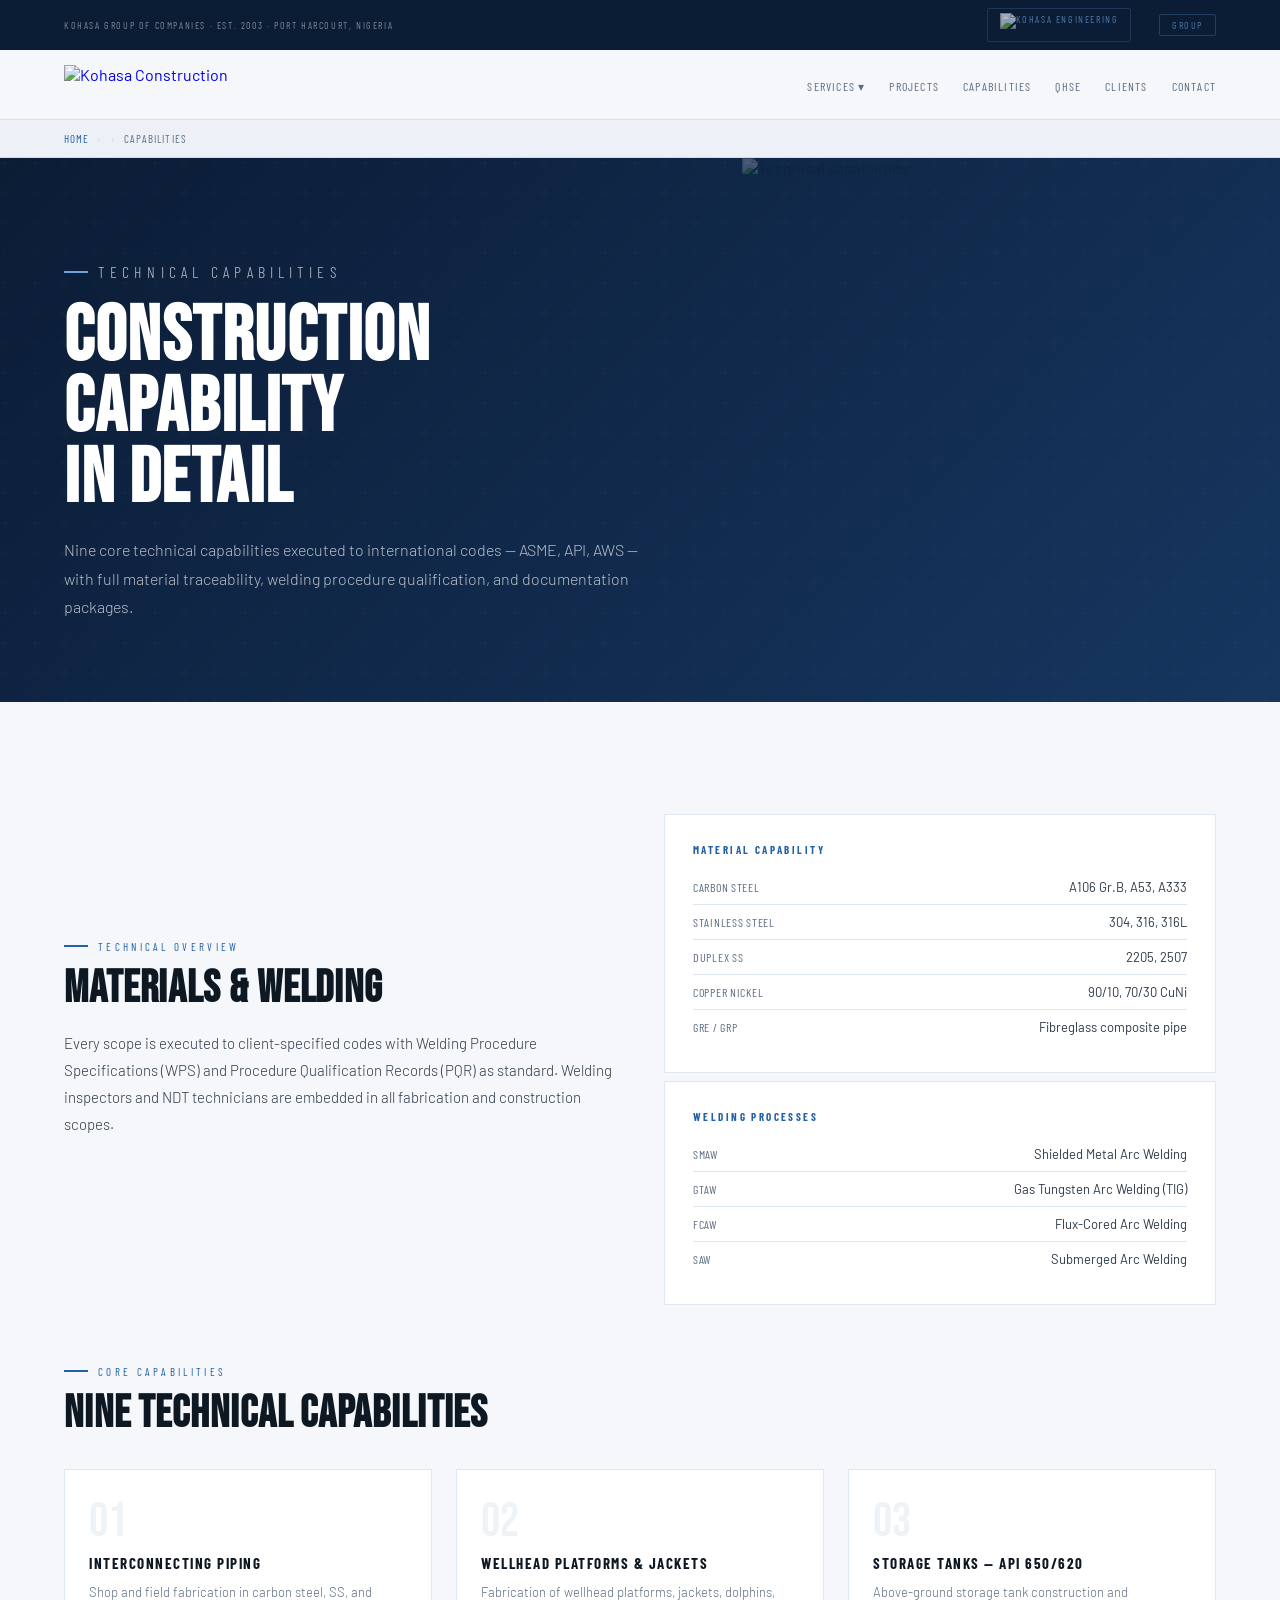
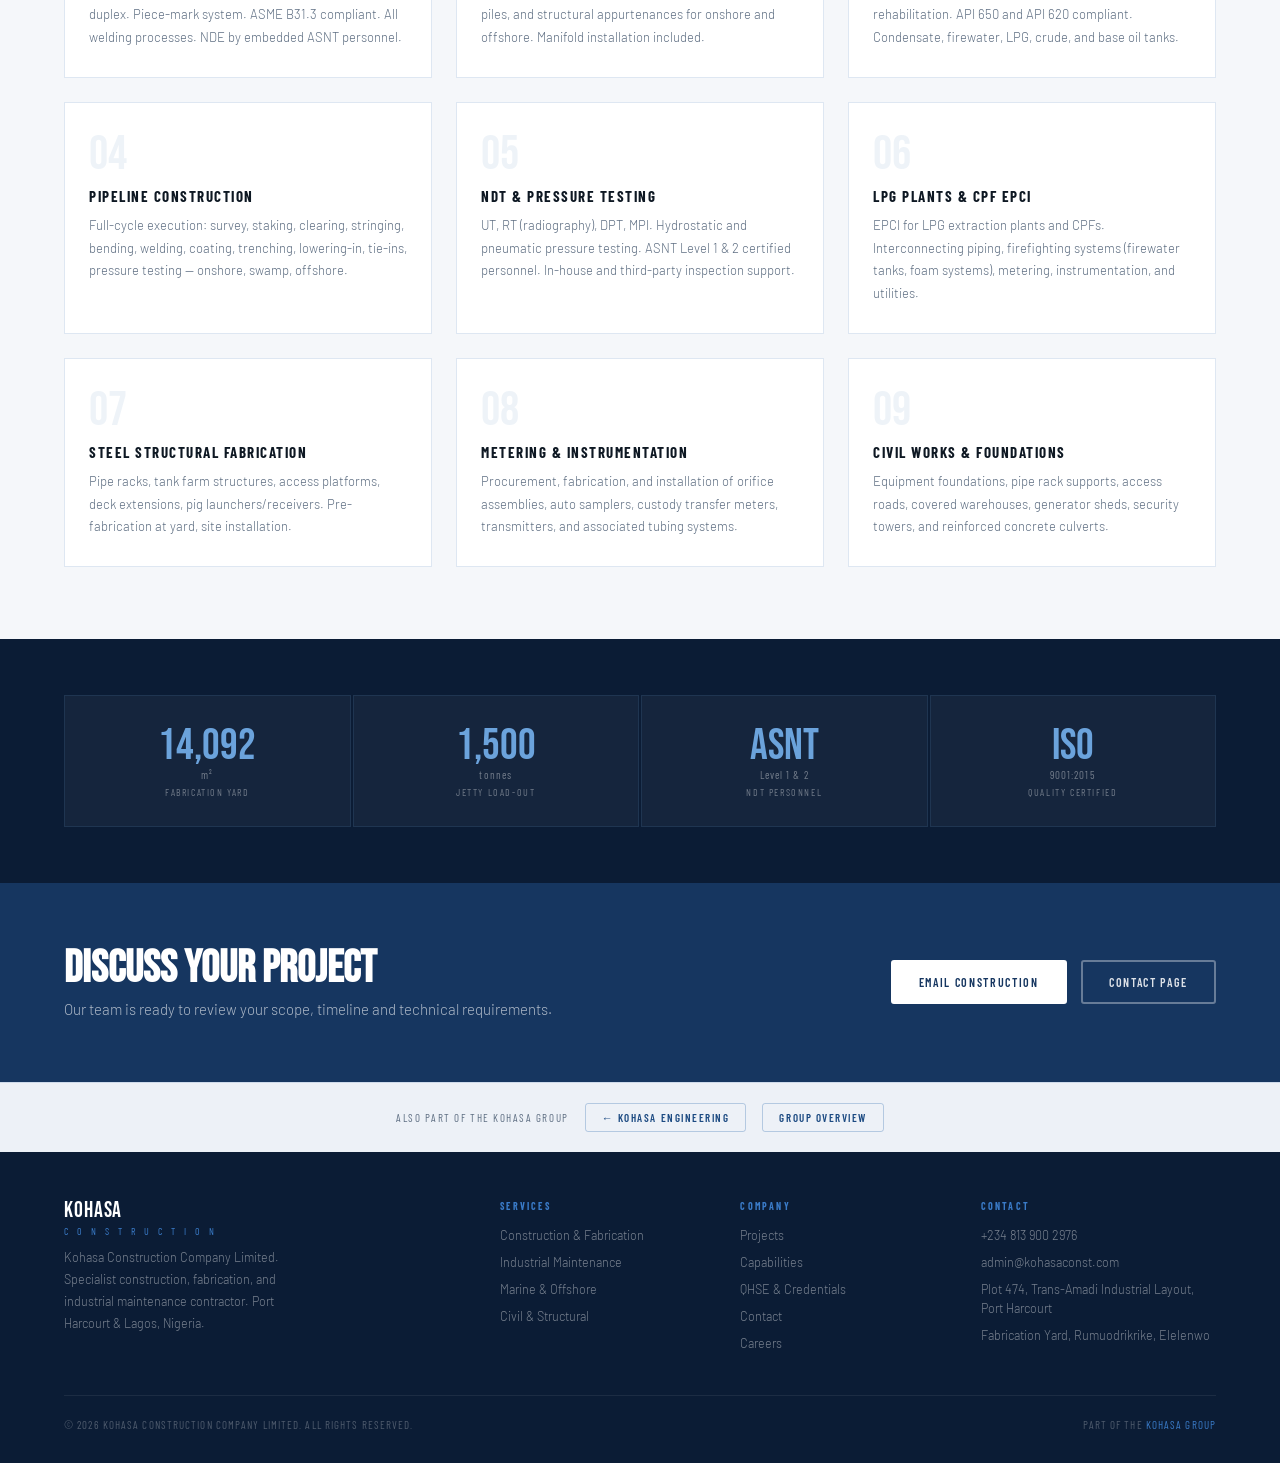
==== commit c1fc555a: "fix construction logo filter" ====
--- a/capabilities.html
+++ b/capabilities.html
@@ -208,7 +208,7 @@
 </div>
 <nav>
   <a href="/kohasaconstruction-homepage" class="nav-logo">
-    <img src="https://drive.google.com/thumbnail?id=149LEx84gGeRgpYw9gJ3u1e4w8W-I6AcC&sz=w400" alt="Kohasa Construction" style="height:40px;width:auto;object-fit:contain;display:block" loading="eager" onerror="this.outerHTML='<span style=\"font-family:var(--font-display);font-size:20px;letter-spacing:0.04em;color:var(--ink)\">KOHASA</span>'">
+    <img src="https://drive.google.com/thumbnail?id=149LEx84gGeRgpYw9gJ3u1e4w8W-I6AcC&sz=w400" alt="Kohasa Construction" style="height:40px;width:auto;object-fit:contain;display:block" loading="eager" onerror="this.outerHTML='<span style=\"font-family:var(--font-display);font-size:20px;letter-spacing:0.04em;color:var(--ink)\></span>
   </a>
   <ul class="nav-links">
     <li class="nav-item"><a href="/kohasaconstruction-homepage#services">Services ▾</a>
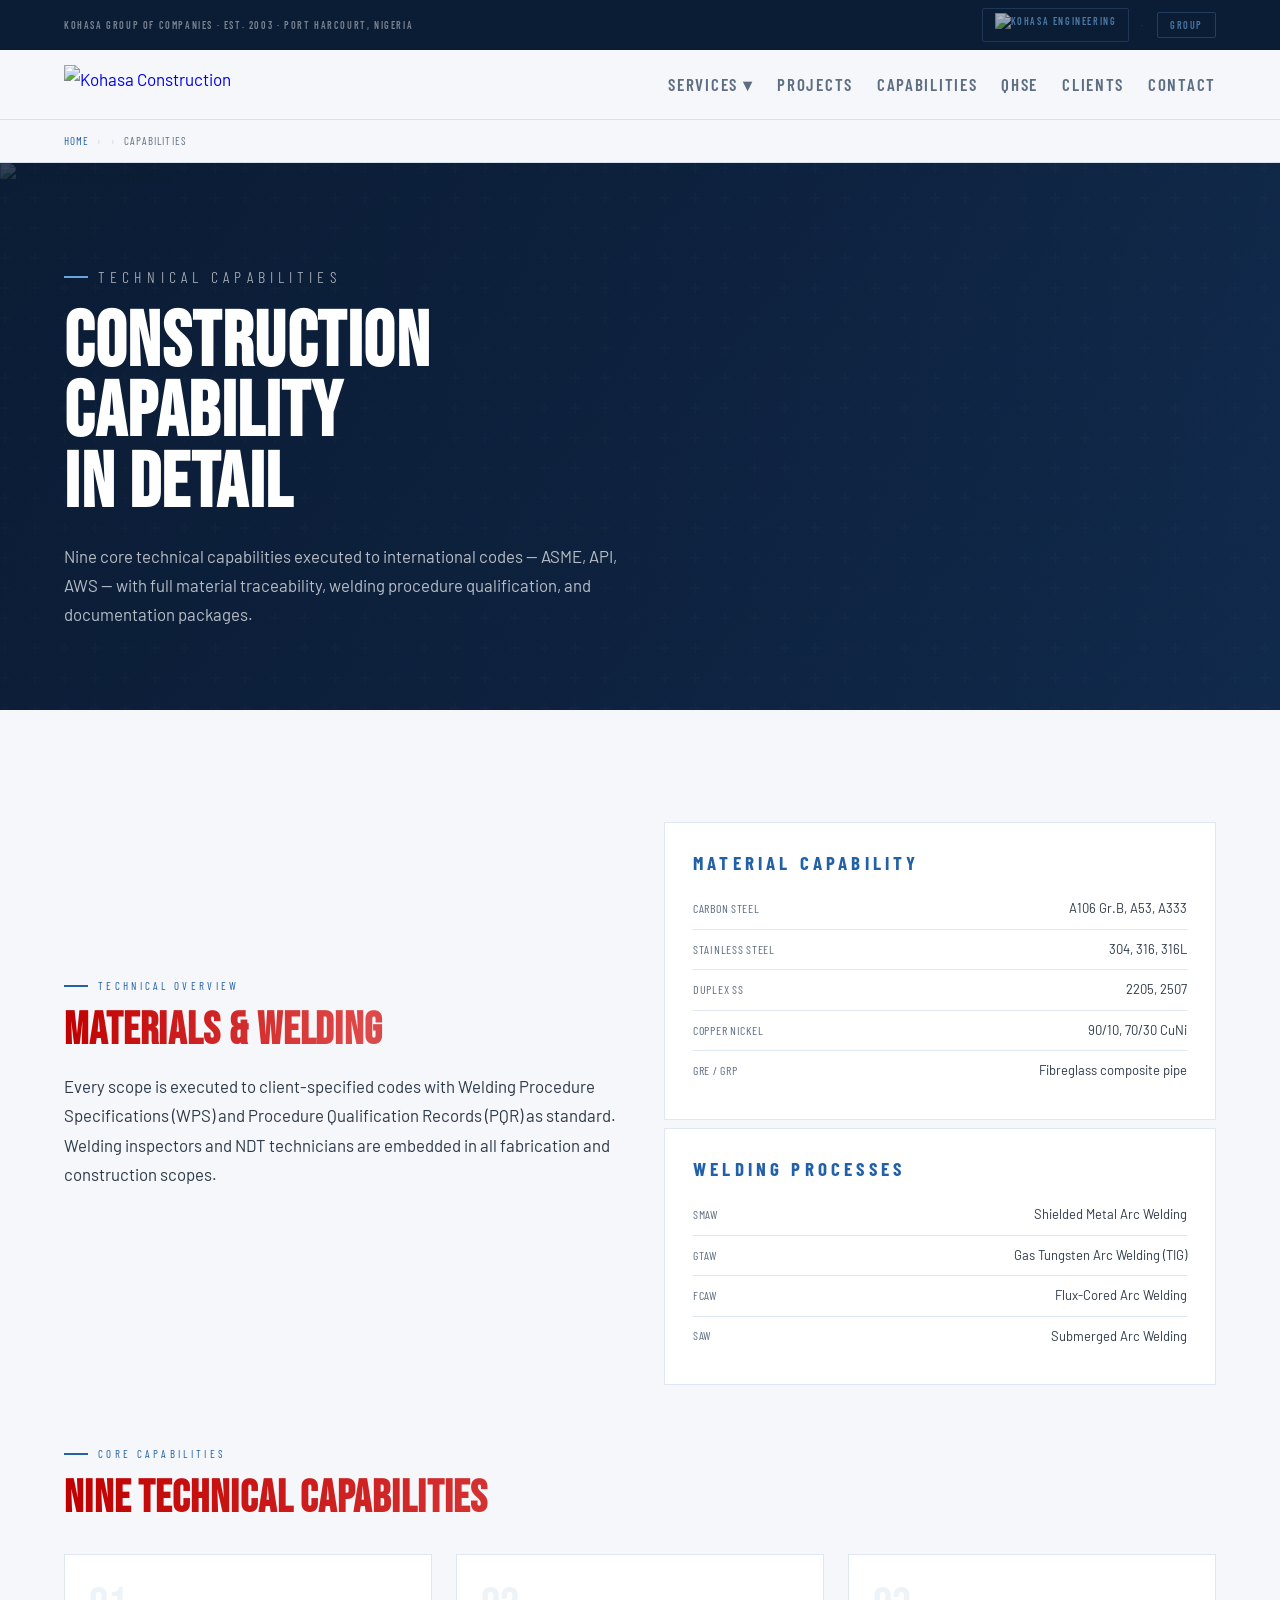
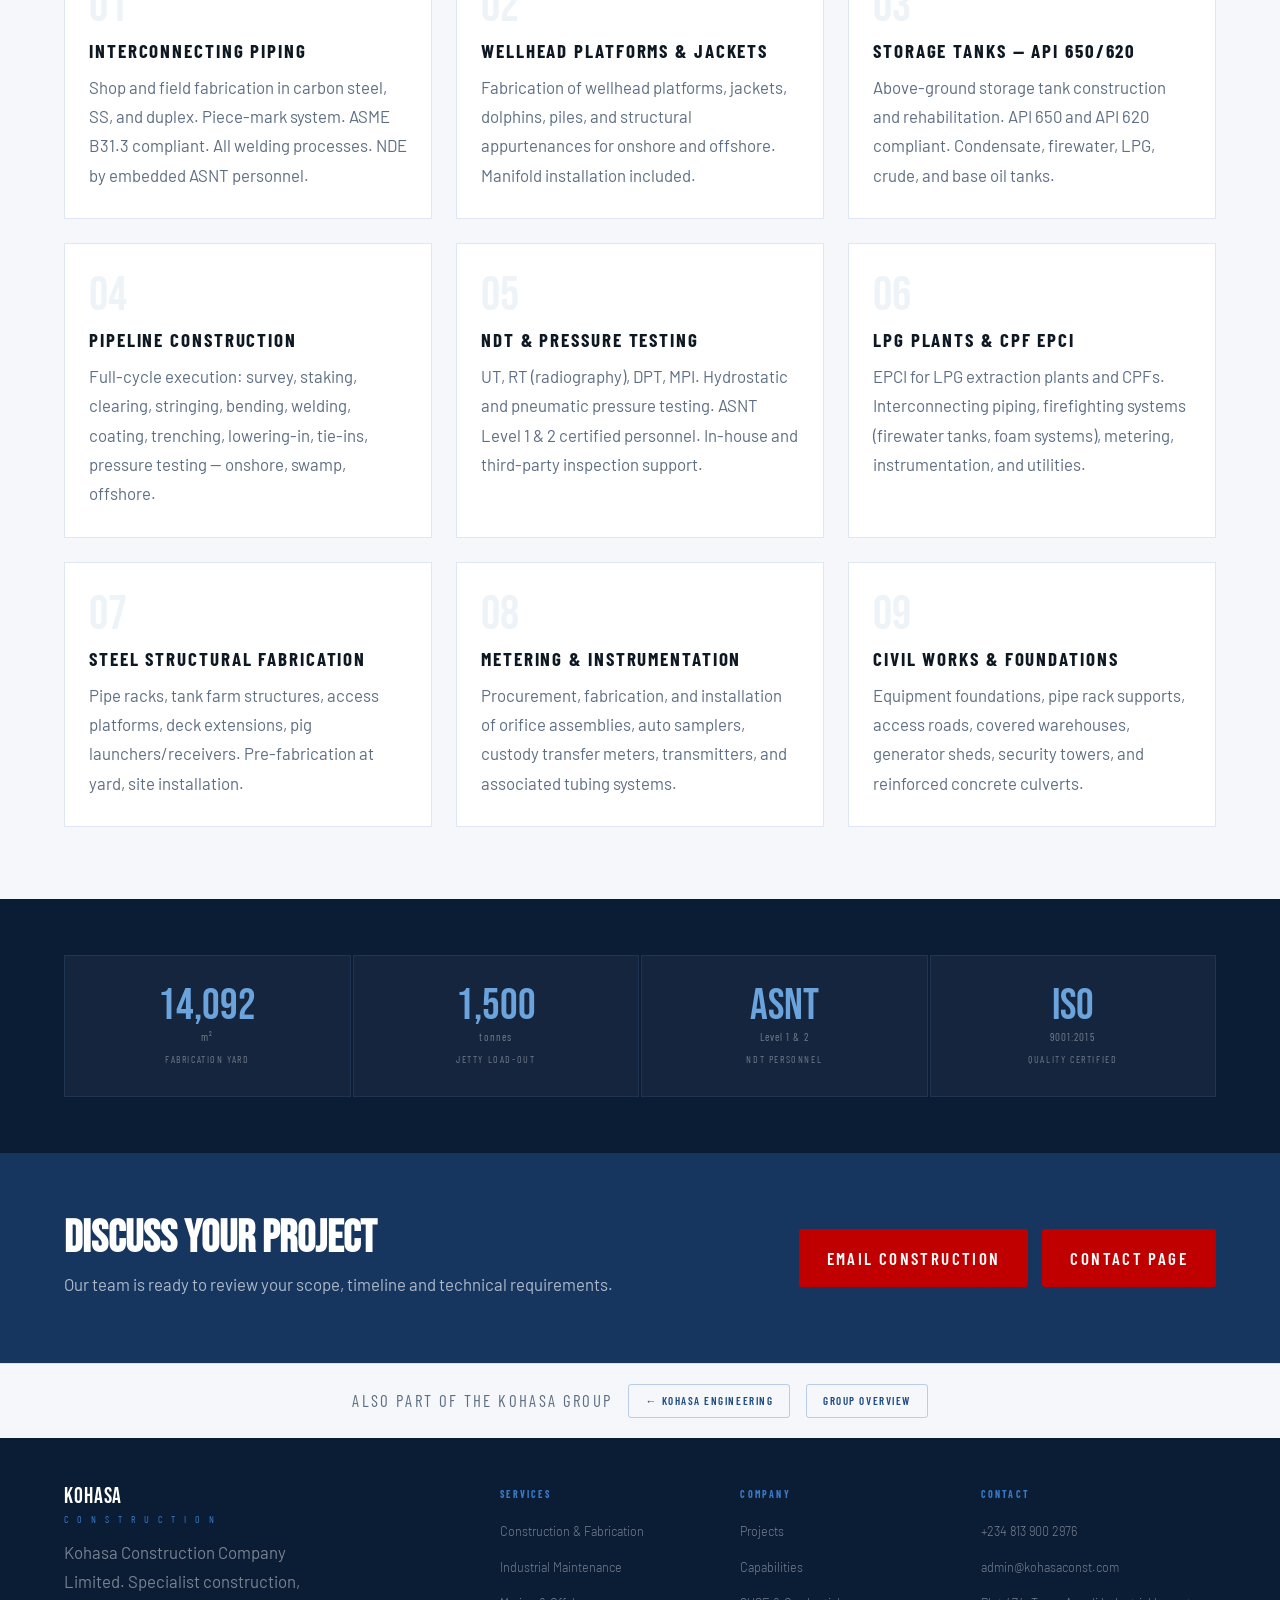
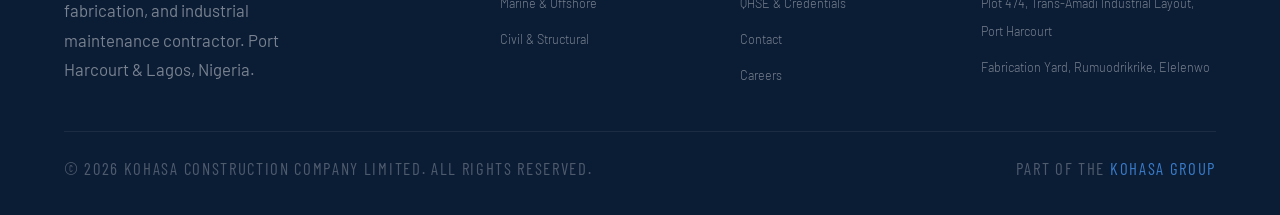
==== commit 1ed6af13: "Refine site visuals and hero imagery Co-authored-by: Copilot <223556219+Copilot@users.noreply.github" ====
--- a/capabilities.html
+++ b/capabilities.html
@@ -55,14 +55,16 @@
 .mobile-nav-close{position:absolute;top:20px;right:20px;background:none;border:none;cursor:pointer;color:rgba(255,255,255,0.5);font-size:26px}
 /* ── Common sections ── */
 .page-hero{background:linear-gradient(135deg,var(--blue-900) 0%,var(--blue-700) 100%);padding:100px 64px 80px;position:relative;overflow:hidden}
-.page-hero::before{content:'';position:absolute;inset:0;background:url("data:image/svg+xml,%3Csvg width='60' height='60' viewBox='0 0 60 60' xmlns='http://www.w3.org/2000/svg'%3E%3Cg fill='none'%3E%3Cg fill='%23ffffff' fill-opacity='0.025'%3E%3Cpath d='M36 34v-4h-2v4h-4v2h4v4h2v-4h4v-2h-4zm0-30V0h-2v4h-4v2h4v4h2V6h4V4h-4zM6 34v-4H4v4H0v2h4v4h2v-4h4v-2H6zM6 4V0H4v4H0v2h4v4h2V6h4V4H6z'/%3E%3C/g%3E%3C/g%3E%3C/svg%3E");opacity:0.5}
-.page-hero-inner{max-width:1280px;margin:0 auto;position:relative}
+.page-hero::before{content:'';position:absolute;inset:0;z-index:1;background:url("data:image/svg+xml,%3Csvg width='60' height='60' viewBox='0 0 60 60' xmlns='http://www.w3.org/2000/svg'%3E%3Cg fill='none'%3E%3Cg fill='%23ffffff' fill-opacity='0.025'%3E%3Cpath d='M36 34v-4h-2v4h-4v2h4v4h2v-4h4v-2h-4zm0-30V0h-2v4h-4v2h4v4h2V6h4V4h-4zM6 34v-4H4v4H0v2h4v4h2v-4h4v-2H6zM6 4V0H4v4H0v2h4v4h2V6h4V4H6z'/%3E%3C/g%3E%3C/g%3E%3C/svg%3E");opacity:0.5;pointer-events:none}
+.page-hero-inner{max-width:1280px;margin:0 auto;position:relative;z-index:2}
 .page-hero-eyebrow{font-family:var(--font-condensed);font-size:11px;letter-spacing:0.32em;text-transform:uppercase;color:var(--blue-300);margin-bottom:16px;display:flex;align-items:center;gap:10px}
 .page-hero-eyebrow::before{content:'';width:24px;height:2px;background:var(--blue-300);flex-shrink:0}
 .page-hero h1{font-family:var(--font-display);font-size:clamp(44px,6vw,80px);line-height:0.92;letter-spacing:0.02em;color:#fff;margin-bottom:22px}
 .page-hero p{font-size:16px;font-weight:300;color:rgba(255,255,255,0.7);max-width:580px;line-height:1.78}
-.page-hero-img{position:absolute;right:0;top:0;bottom:0;width:42%;overflow:hidden;opacity:0.25}
-.page-hero-img img{width:100%;height:100%;object-fit:cover}
+.page-hero-img{position:absolute;inset:0;z-index:0;overflow:hidden}
+.page-hero-img::after{content:'';position:absolute;inset:0;background:linear-gradient(90deg,rgba(11,28,53,0.72) 0%,rgba(11,28,53,0.48) 48%,rgba(11,28,53,0.3) 100%),linear-gradient(0deg,rgba(11,28,53,0.25),rgba(11,28,53,0.08))}
+.page-hero-img>div{width:100%;height:100%}
+.page-hero-img img{width:100%;height:100%;object-fit:cover;object-position:center 48%;opacity:0.66}
 .breadcrumb{background:var(--bg3);border-bottom:1px solid var(--border);padding:12px 64px}
 .breadcrumb-inner{max-width:1280px;margin:0 auto;font-family:var(--font-condensed);font-size:11px;letter-spacing:0.1em;text-transform:uppercase;color:var(--mist);display:flex;align-items:center;gap:8px;flex-wrap:wrap}
 .breadcrumb a{color:var(--blue-500);text-decoration:none}
@@ -170,7 +172,6 @@
   .nav-links{display:none}
   .nav-toggle{display:flex}
   .page-hero{padding:72px 20px 56px}
-  .page-hero-img{display:none}
   .breadcrumb{padding:10px 20px}
   .content-wrap{padding:52px 20px}
   .two-col{grid-template-columns:1fr;gap:36px}
@@ -194,6 +195,7 @@
   .footer-grid{grid-template-columns:1fr}
 }
 </style>
+<link rel="stylesheet" href="site-wide.css">
 </head>
 <body>
 <div class="top-bar" style="background:var(--blue-900);padding:8px 64px;display:flex;align-items:center;justify-content:space-between;gap:16px;flex-wrap:wrap;font-family:var(--font-condensed);font-size:10px;letter-spacing:0.16em;text-transform:uppercase;color:rgba(255,255,255,0.45)">
@@ -239,7 +241,7 @@
 </div>
 <div class="breadcrumb"><div class="breadcrumb-inner"><a href="/kohasaconstruction-homepage">Home</a><span class="breadcrumb-sep">›</span><span class="breadcrumb-sep">›</span>Capabilities</div></div>
 <div class="page-hero">
-  <div class="page-hero-img"><div class=""><img src="https://drive.google.com/thumbnail?id=11YNPMSEQj2qt_oV5n0nHMJPO1oaiz3B-&sz=w800" alt="Technical capabilities" loading="lazy"></div></div>
+  <div class="page-hero-img"><div class=""><img src="https://drive.google.com/thumbnail?id=11YNPMSEQj2qt_oV5n0nHMJPO1oaiz3B-&sz=w1400" alt="Technical capabilities" loading="eager"></div></div>
   <div class="page-hero-inner">
     <p class="page-hero-eyebrow">Technical Capabilities</p>
     <h1>Construction<br>Capability<br>in Detail</h1>
--- a/site-wide.css
+++ b/site-wide.css
@@ -0,0 +1,322 @@
+:root {
+  --red: #C00000;
+  --red-dark: #900000;
+  --red-light: #FF6B6B;
+  --brand-gradient: linear-gradient(100deg, var(--red) 0%, #E04A4A 55%, var(--blue-600) 100%);
+  --gold: var(--red);
+  --bg: #FFFFFF;
+  --bg2: #FFFFFF;
+  --bg3: #F5F7FA;
+  --bg4: #EDF1F7;
+}
+
+body {
+  font-size: 17px;
+  line-height: 1.65;
+}
+
+body p:not([class*="eyebrow"]):not(.hero-est):not([class*="-lbl"]):not([class*="label"]) {
+  font-size: clamp(16px, 1.05rem, 18px) !important;
+  font-weight: 400 !important;
+  line-height: 1.75;
+}
+
+body :is(h3, h4) {
+  font-size: max(19px, 1em) !important;
+  font-weight: 700 !important;
+  line-height: 1.3;
+}
+
+body :is(.proj-tags, .pr-tags) {
+  gap: 8px;
+  margin-bottom: 14px;
+}
+
+body .ptag {
+  padding: 6px 11px;
+  border-color: rgba(192, 0, 0, 0.3);
+  background: #FFFFFF;
+  color: var(--red-dark);
+  font-size: 13px !important;
+  font-weight: 700;
+  letter-spacing: 0.06em;
+  line-height: 1.3;
+}
+
+body .sl-tags {
+  gap: 9px;
+}
+
+body .svc-line .sl-tag,
+body .svc-line:hover .sl-tag {
+  padding: 7px 11px;
+  border-color: rgba(192, 0, 0, 0.3);
+  background: #FFF7F7;
+  color: var(--red-dark);
+  font-size: 14px;
+  font-weight: 700;
+  letter-spacing: 0.04em;
+  line-height: 1.35;
+}
+
+body :is(.proj-meta, .pr-meta) {
+  gap: 16px;
+}
+
+body :is(.proj-meta, .pr-meta) dl dt {
+  margin-bottom: 5px;
+  color: var(--blue-600);
+  font-size: 12px !important;
+  font-weight: 700;
+  letter-spacing: 0.1em;
+}
+
+body :is(.proj-meta, .pr-meta) dl dd {
+  color: var(--ink);
+  font-size: 16px !important;
+  font-weight: 600;
+  line-height: 1.45;
+}
+
+body :is(.nav-links a, .nav-dropdown a, .top-bar, .group-bar, .btn, button, input, textarea, select) {
+  font-size: max(14px, 1em);
+  font-weight: 600;
+}
+
+.hero-accent,
+.svc-card::after,
+.div-card::before {
+  background: linear-gradient(90deg, var(--red), var(--blue-500)) !important;
+}
+
+.hero-title-accent {
+  display: inline-block;
+  background: var(--brand-gradient);
+  background-clip: text;
+  -webkit-background-clip: text;
+  color: transparent;
+}
+
+:is(h2.heading, h2.section-heading, h2.card-title) {
+  background-image: var(--brand-gradient);
+  background-clip: text;
+  -webkit-background-clip: text;
+  color: transparent !important;
+}
+
+:is(
+  .heading[style*="color:#fff"],
+  .heading[style*="color: #fff"],
+  .hse-text .heading,
+  .group-text .heading,
+  .about-text .heading,
+  .yard-text .heading,
+  .dark-section .section-heading
+) {
+  background-image: none;
+  -webkit-text-fill-color: #FFFFFF;
+  color: #FFFFFF !important;
+}
+
+.svc-line {
+  transition: background-color 0.3s ease, border-color 0.3s ease, box-shadow 0.3s ease;
+}
+
+.svc-line::before {
+  background: linear-gradient(180deg, var(--red), var(--blue-500));
+}
+
+.svc-line:hover {
+  border-color: rgba(192, 0, 0, 0.38);
+  background-color: #FFFCFC;
+  box-shadow: 0 8px 26px rgba(192, 0, 0, 0.08);
+}
+
+.svc-line:hover .sl-letter {
+  color: rgba(192, 0, 0, 0.18);
+}
+
+@media (hover: hover) {
+  :is(
+    .info-card,
+    .cap-card,
+    .svc-card,
+    .cred-card,
+    .rel-card,
+    .proj-card,
+    .proj-row,
+    .pstep,
+    .stat-cell,
+    .yard-spec,
+    .hse-stat,
+    .group-entity,
+    .div-entry
+  ) {
+    transition: background-color 0.3s ease, border-color 0.3s ease, box-shadow 0.3s ease, transform 0.3s ease;
+  }
+
+  :is(.info-card, .cap-card, .svc-card, .cred-card, .rel-card, .proj-card, .proj-row, .pstep, .div-entry):hover {
+    border-color: rgba(192, 0, 0, 0.38) !important;
+    background-color: #FFFCFC;
+    box-shadow: inset 3px 0 0 var(--red), 0 8px 26px rgba(192, 0, 0, 0.08);
+    transform: translateY(-2px);
+  }
+
+  :is(.yard-spec, .hse-stat, .group-entity, .stat-cell):hover {
+    border-color: rgba(255, 107, 107, 0.48);
+    background-color: rgba(192, 0, 0, 0.1);
+    box-shadow: inset 3px 0 0 var(--red), 0 8px 26px rgba(192, 0, 0, 0.12);
+    transform: translateY(-2px);
+  }
+
+  :is(.info-card, .cap-card)::after {
+    background: linear-gradient(90deg, var(--red), var(--blue-500)) !important;
+  }
+
+  :is(.proj-card, .proj-row)::before {
+    background: linear-gradient(180deg, var(--red), var(--blue-500)) !important;
+  }
+
+  .pstep:hover .pstep-num,
+  .svc-card:hover .svc-icon {
+    border-color: rgba(192, 0, 0, 0.45);
+    background-color: #FFF1F1;
+    color: var(--red);
+  }
+
+  .hse-stat:hover .hse-stat-num,
+  .yard-spec:hover .yard-spec-num {
+    color: var(--red-light);
+  }
+
+  .client-chip:hover {
+    border-color: var(--red);
+  }
+}
+
+.btn-primary,
+.btn-white {
+  background: var(--red);
+  color: #FFFFFF;
+  border-color: var(--red);
+}
+
+.btn-primary:hover,
+.btn-white:hover {
+  background: var(--red-dark);
+  border-color: var(--red-dark);
+  color: #FFFFFF;
+}
+
+.btn-outline {
+  background: transparent;
+  color: var(--red);
+  border-color: var(--red);
+}
+
+.btn-outline-white {
+  background: var(--red);
+  color: #FFFFFF;
+  border-color: var(--red);
+}
+
+.btn-outline:hover,
+.btn-outline-white:hover {
+  background: var(--red);
+  border-color: var(--red);
+  color: #FFFFFF;
+}
+
+.btn:focus-visible {
+  outline: 3px solid rgba(192, 0, 0, 0.35);
+  outline-offset: 3px;
+}
+
+.clients-marquee {
+  overflow: hidden;
+  margin-top: 36px;
+  -webkit-mask-image: linear-gradient(90deg, transparent, #000 4%, #000 96%, transparent);
+  mask-image: linear-gradient(90deg, transparent, #000 4%, #000 96%, transparent);
+}
+
+.clients-track {
+  display: flex;
+  width: max-content;
+  animation: client-marquee 55s linear infinite;
+}
+
+.clients-grid {
+  display: flex;
+  flex: 0 0 auto;
+  flex-wrap: nowrap;
+  gap: 14px;
+  margin-top: 0;
+  padding-right: 14px;
+}
+
+.client-chip {
+  display: flex;
+  flex-direction: column;
+  min-width: 190px;
+  min-height: 82px;
+  align-items: center;
+  justify-content: center;
+  gap: 10px;
+  padding: 12px 16px;
+  background: #FFFFFF;
+  border: 1px solid var(--border);
+  border-bottom: 3px solid var(--red);
+  border-radius: 4px;
+  color: var(--ink2);
+  text-align: center;
+  transition: box-shadow 0.2s ease, transform 0.2s ease;
+}
+
+.client-chip img {
+  width: auto;
+  max-width: 132px;
+  height: 38px;
+  object-fit: contain;
+}
+
+.client-chip span {
+  font-family: var(--font-condensed);
+  font-size: 13px;
+  font-weight: 700;
+  letter-spacing: 0.04em;
+  line-height: 1.2;
+  text-transform: uppercase;
+}
+
+.client-chip:hover {
+  border-color: var(--blue-500);
+  box-shadow: 0 8px 24px rgba(11, 28, 53, 0.12);
+  transform: translateY(-2px);
+}
+
+.clients-marquee:hover .clients-track,
+.clients-marquee:focus-within .clients-track {
+  animation-play-state: paused;
+}
+
+@keyframes client-marquee {
+  to {
+    transform: translateX(-50%);
+  }
+}
+
+@media (prefers-reduced-motion: reduce) {
+  .clients-marquee {
+    overflow-x: auto;
+    -webkit-mask-image: none;
+    mask-image: none;
+  }
+
+  .clients-track {
+    animation: none;
+  }
+
+  .clients-grid[aria-hidden="true"] {
+    display: none;
+  }
+}
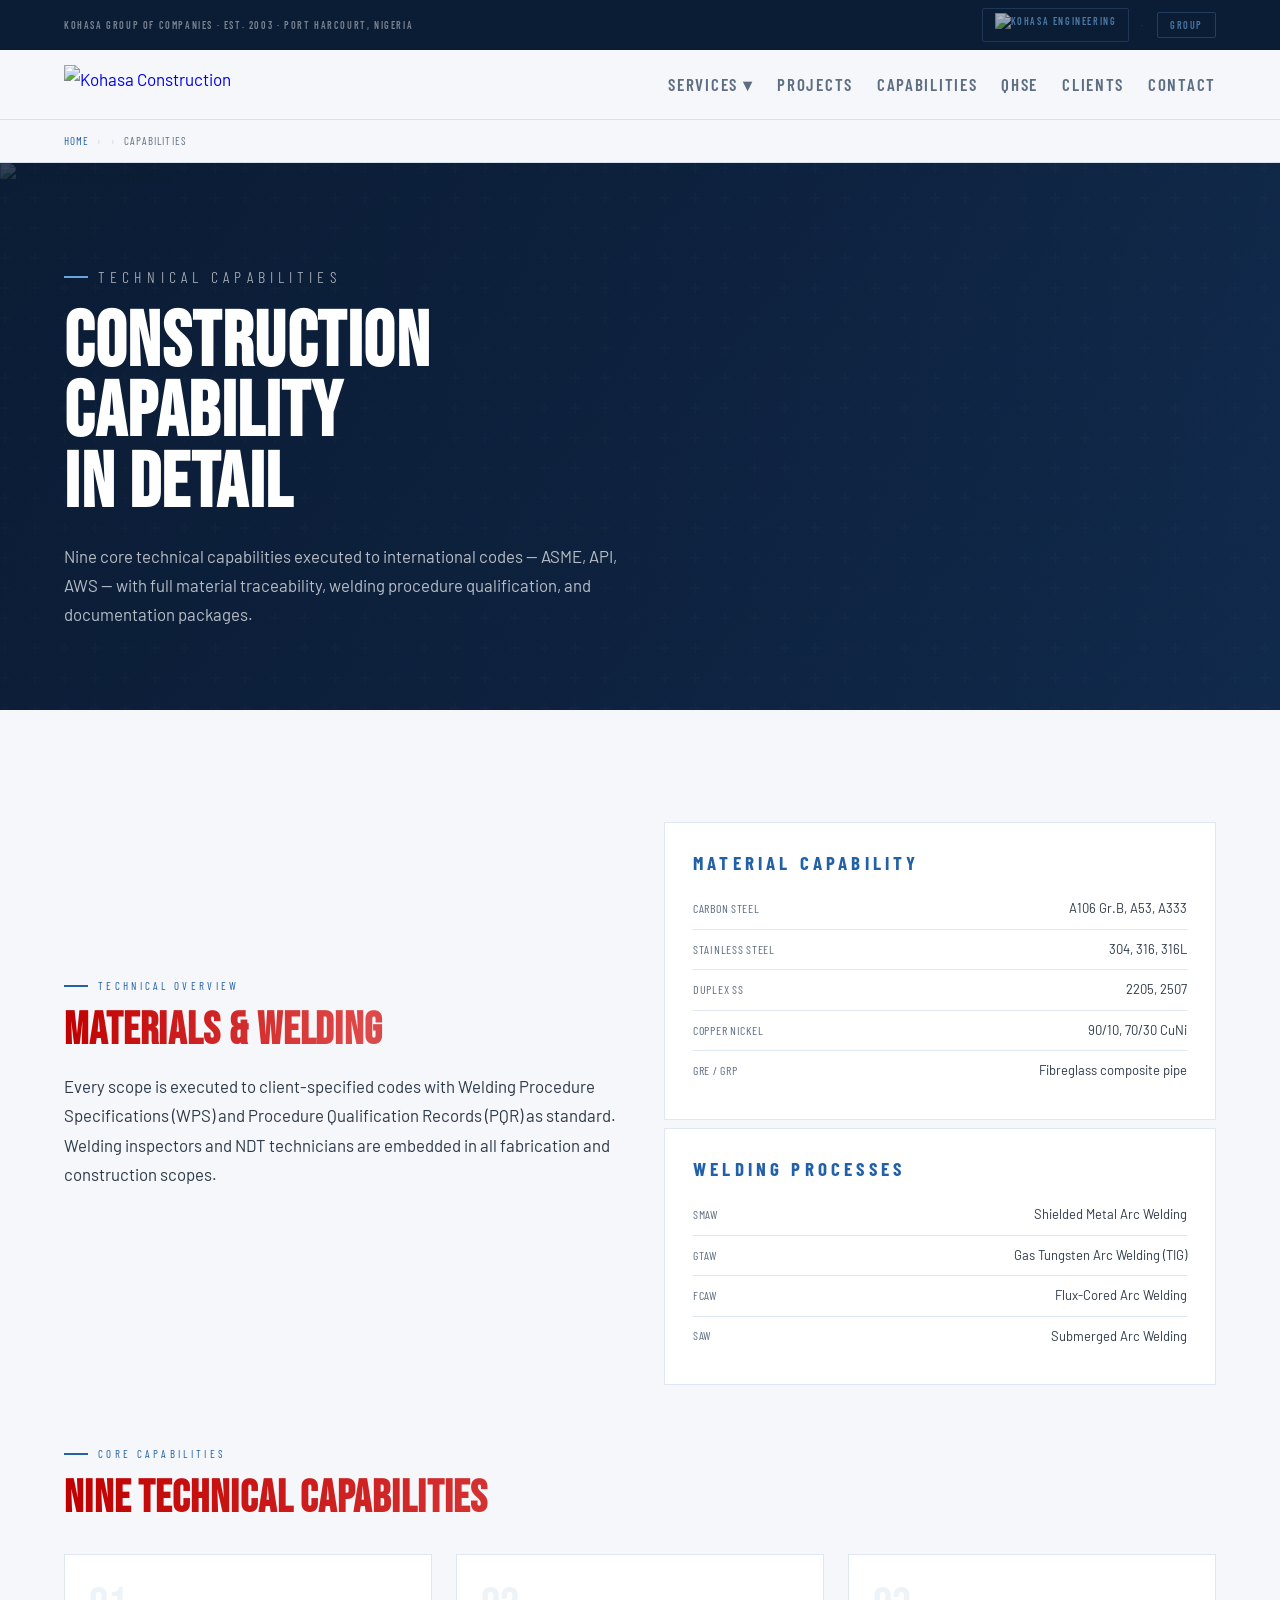
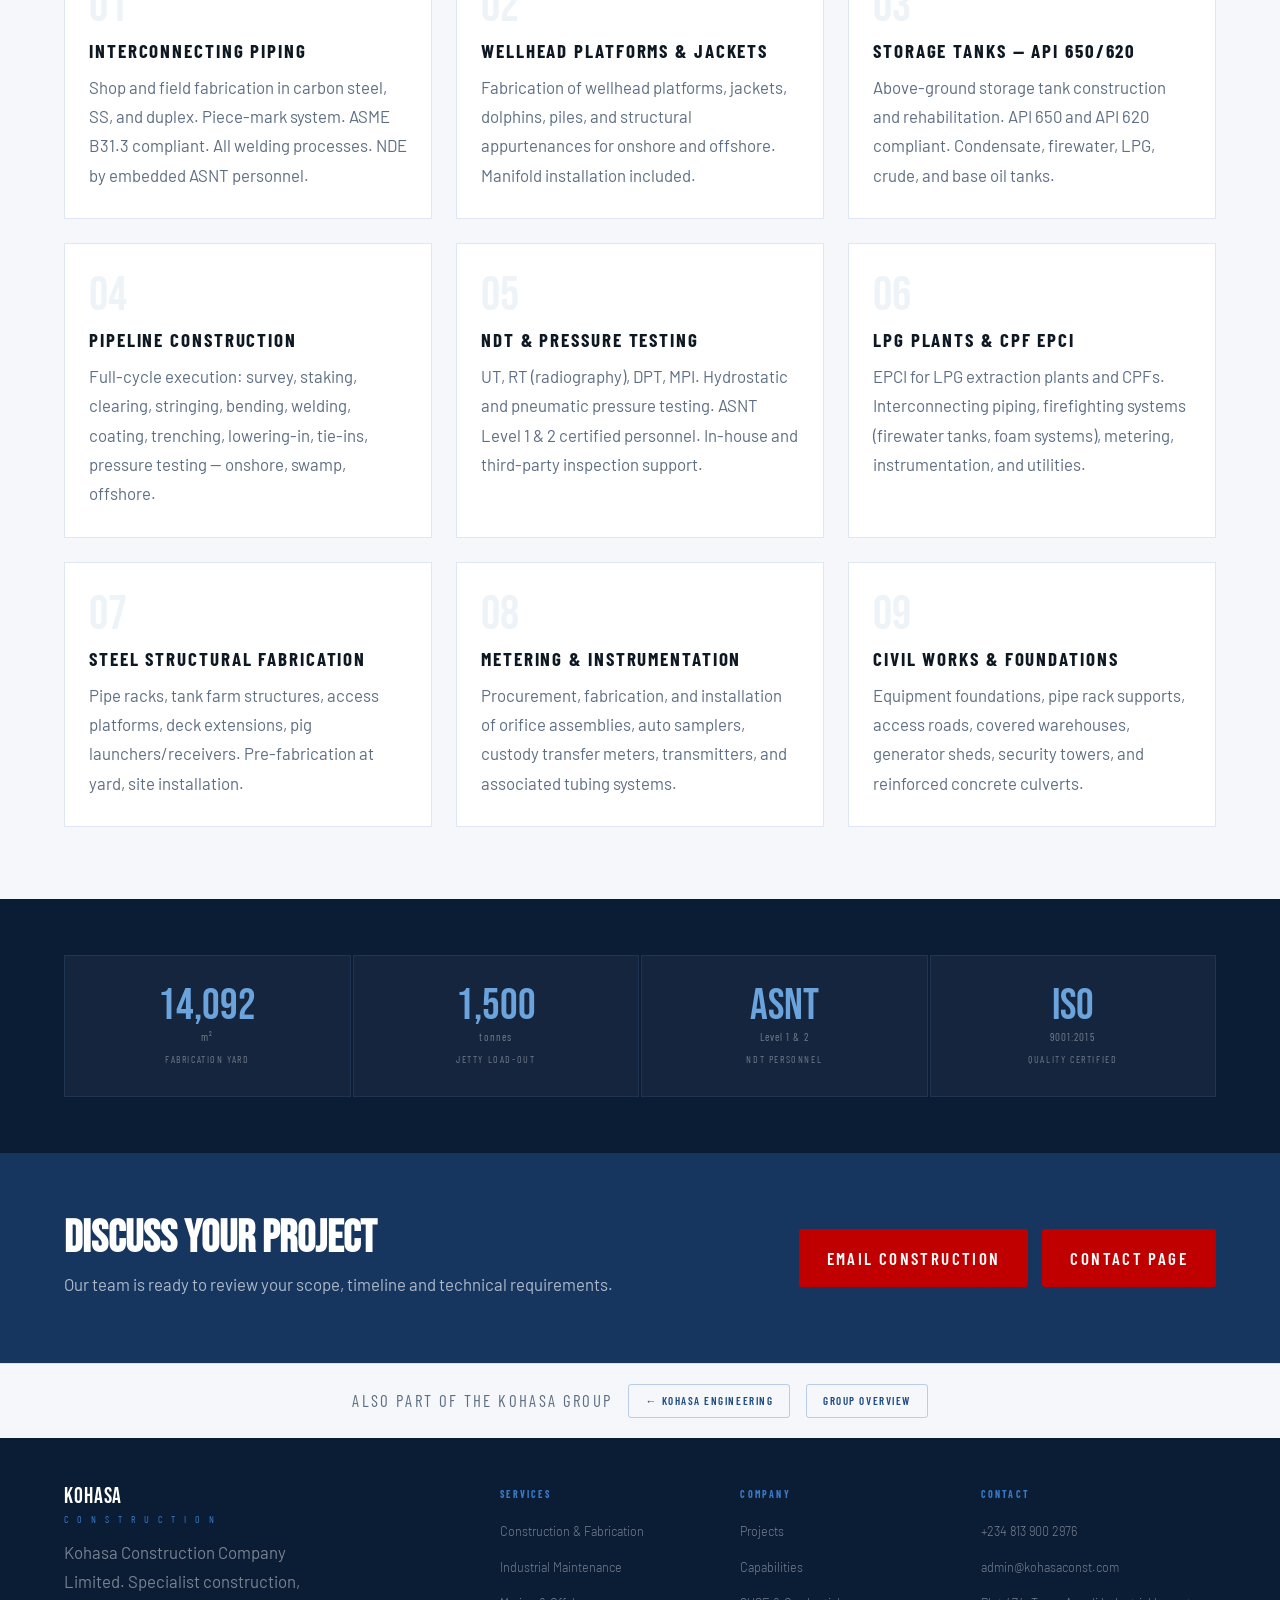
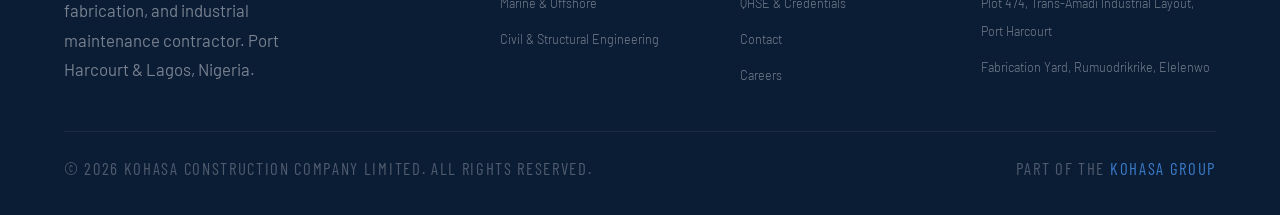
==== commit fd514c58: "Spell out Civil and Structural Engineering Co-authored-by: Copilot <223556219+Copilot@users.noreply." ====
--- a/capabilities.html
+++ b/capabilities.html
@@ -218,7 +218,7 @@
         <a href="/construction-fabrication">Construction & Fabrication</a>
         <a href="/industrial-maintenance">Industrial Maintenance</a>
         <a href="/marine-offshore">Marine & Offshore</a>
-        <a href="/civil-structural">Civil & Structural</a>
+        <a href="/civil-structural">Civil & Structural Engineering</a>
       </div>
     </li>
     <li><a href="/projects-overview">Projects</a></li>
@@ -338,7 +338,7 @@
       <li><a href="/construction-fabrication">Construction & Fabrication</a></li>
       <li><a href="/industrial-maintenance">Industrial Maintenance</a></li>
       <li><a href="/marine-offshore">Marine & Offshore</a></li>
-      <li><a href="/civil-structural">Civil & Structural</a></li>
+      <li><a href="/civil-structural">Civil & Structural Engineering</a></li>
     </ul></div>
     <div class="footer-col"><h5>Company</h5><ul>
       <li><a href="/projects-overview">Projects</a></li>
